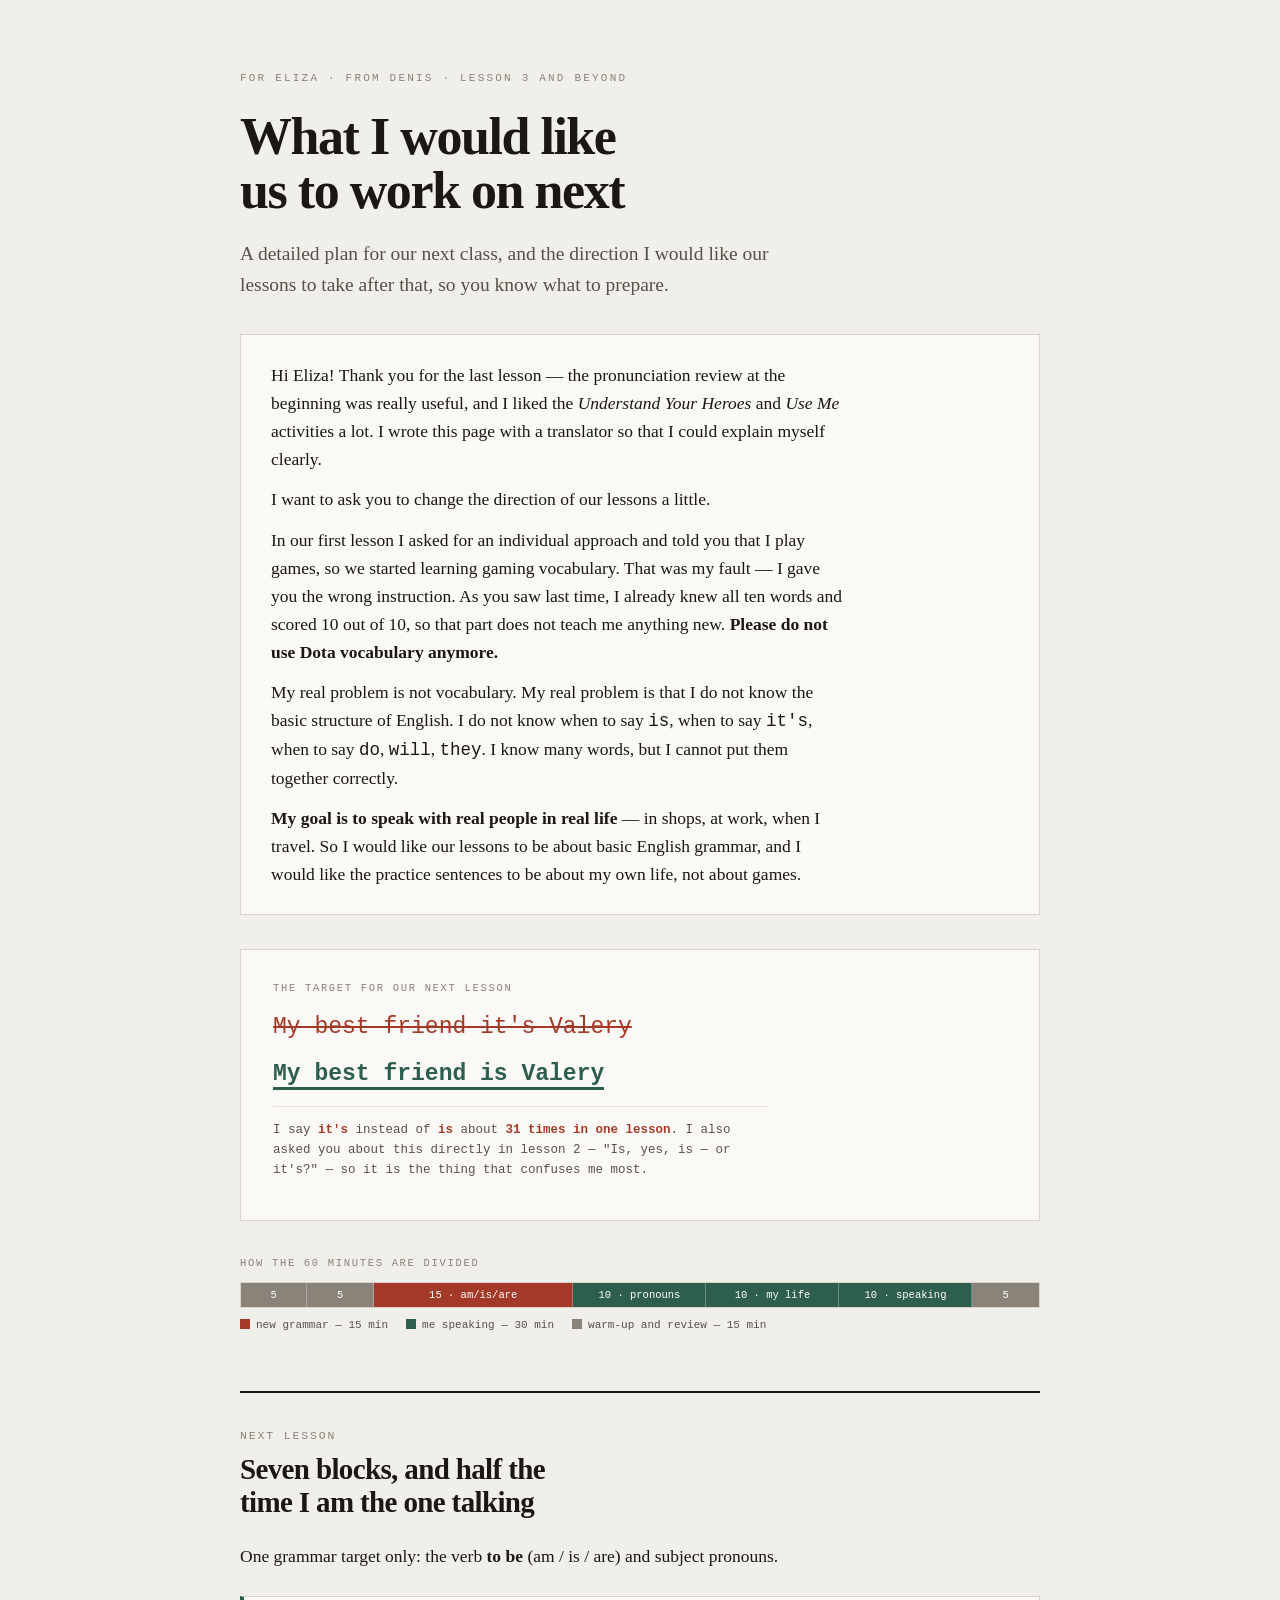
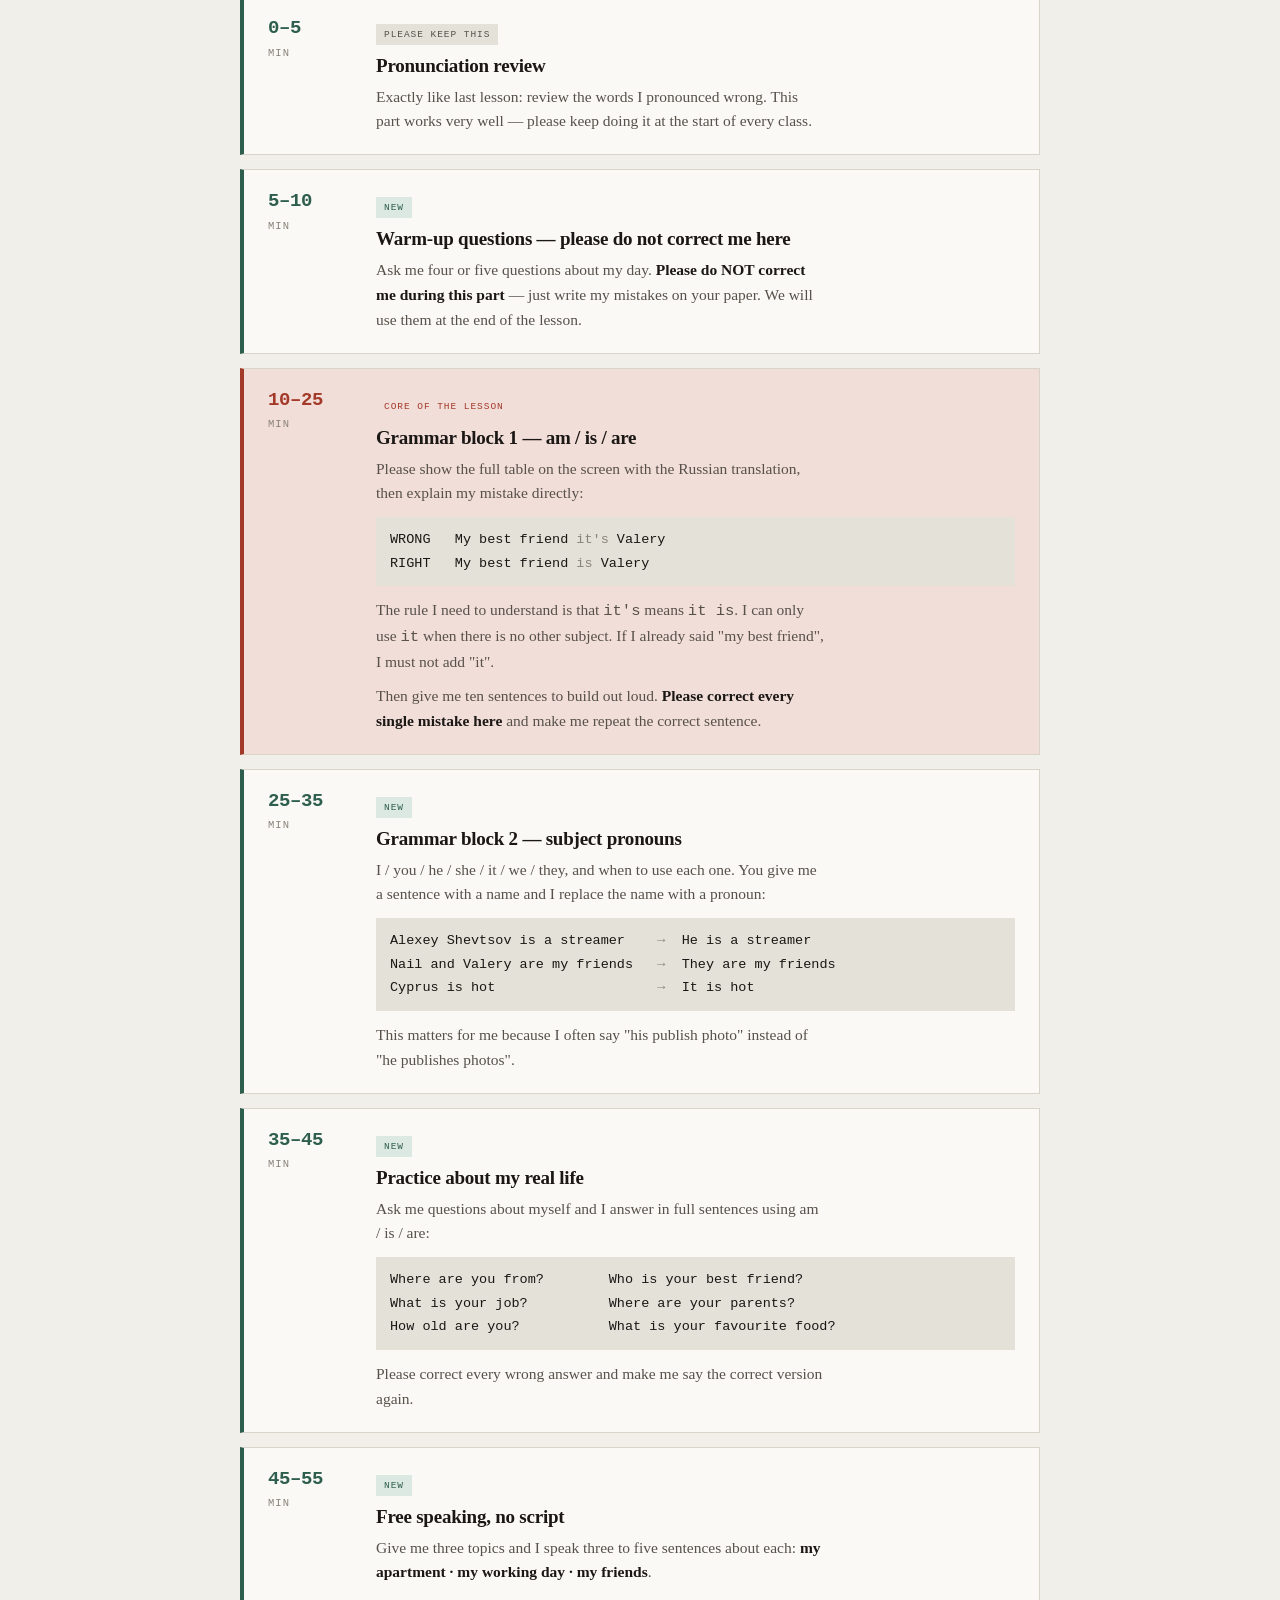
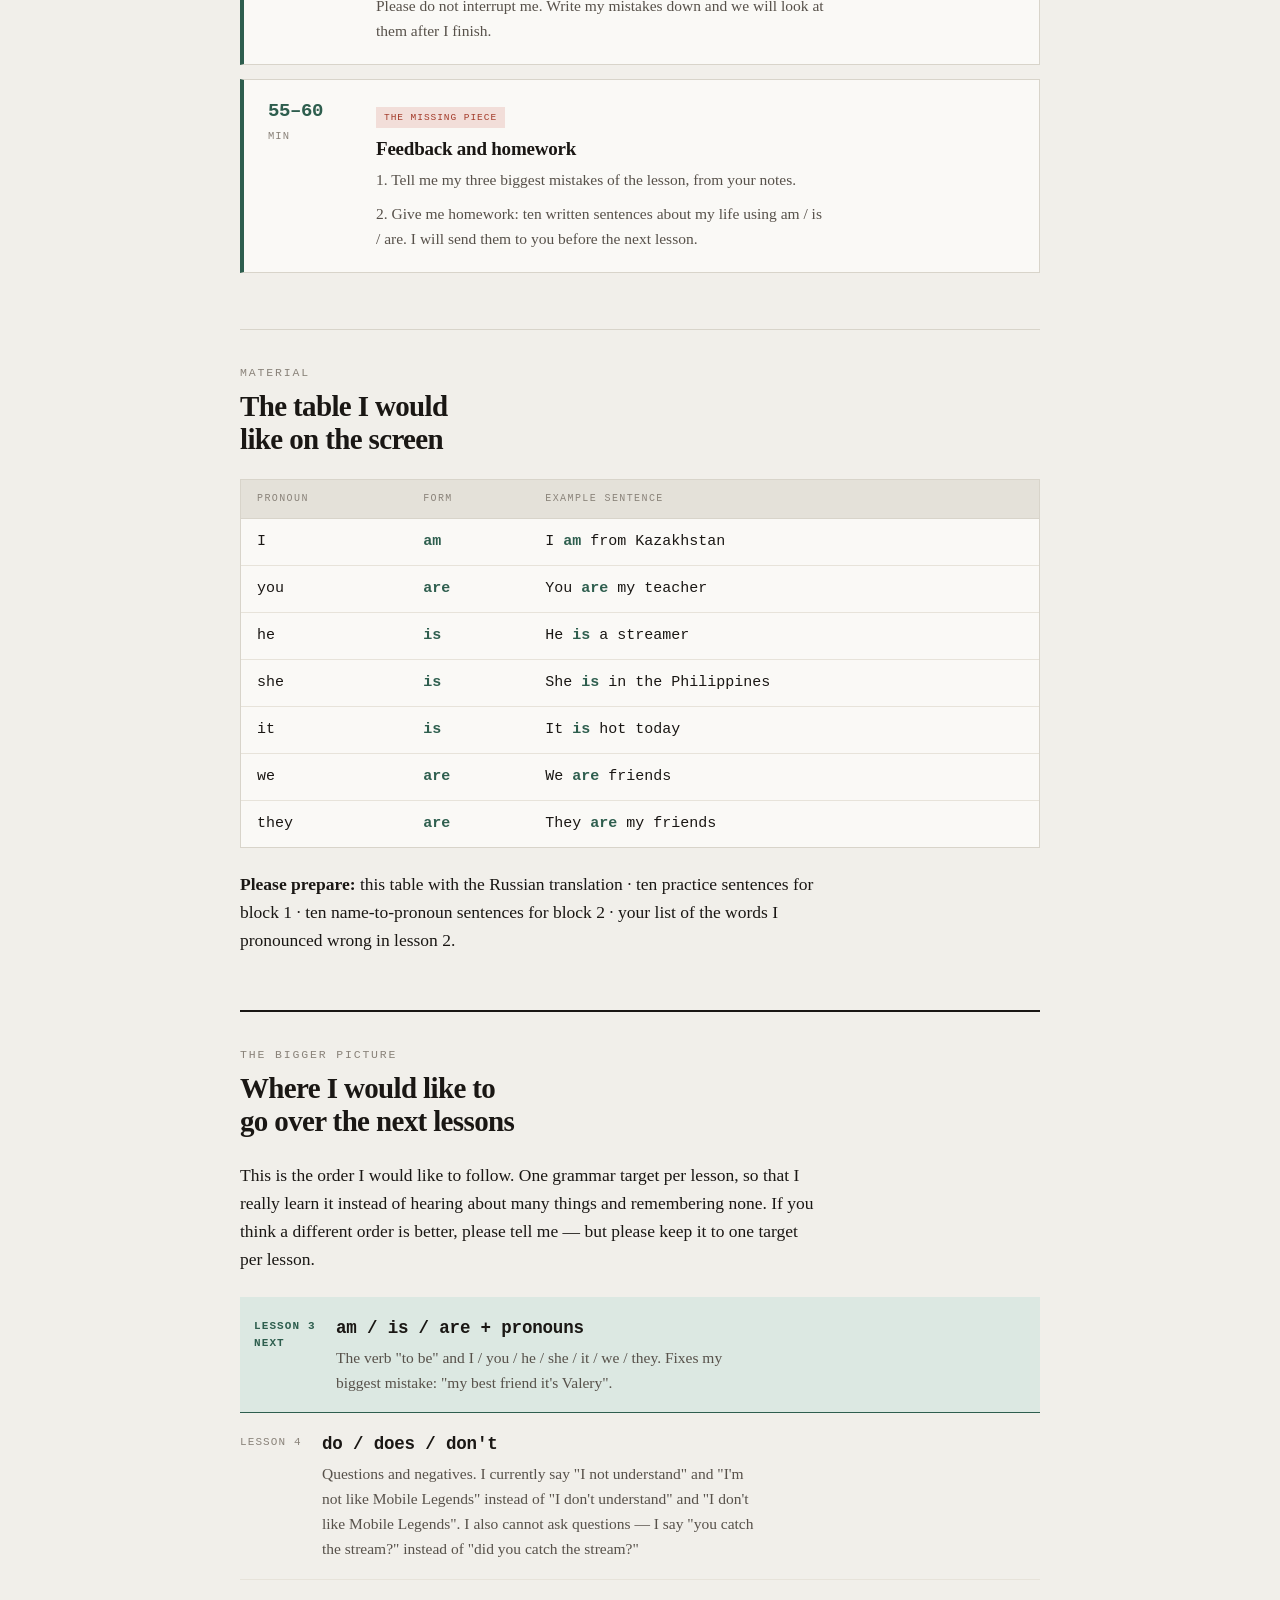
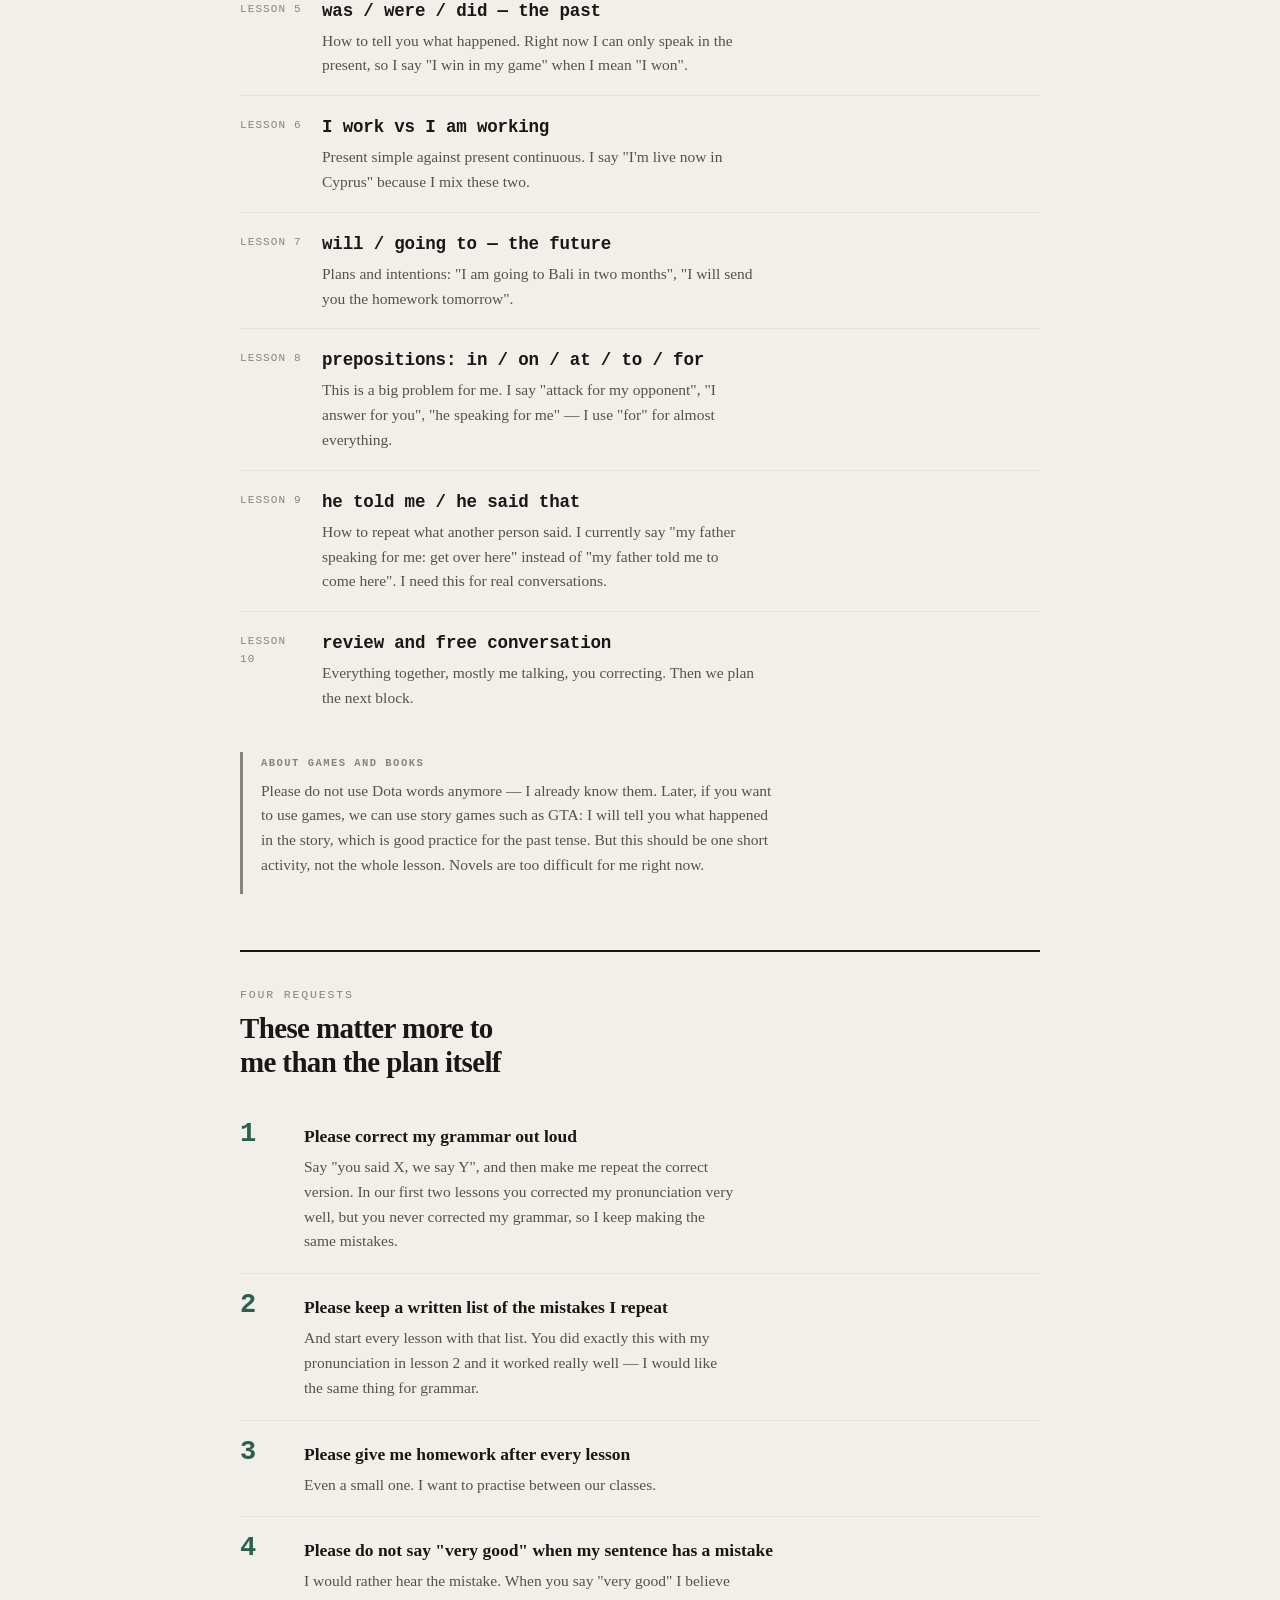
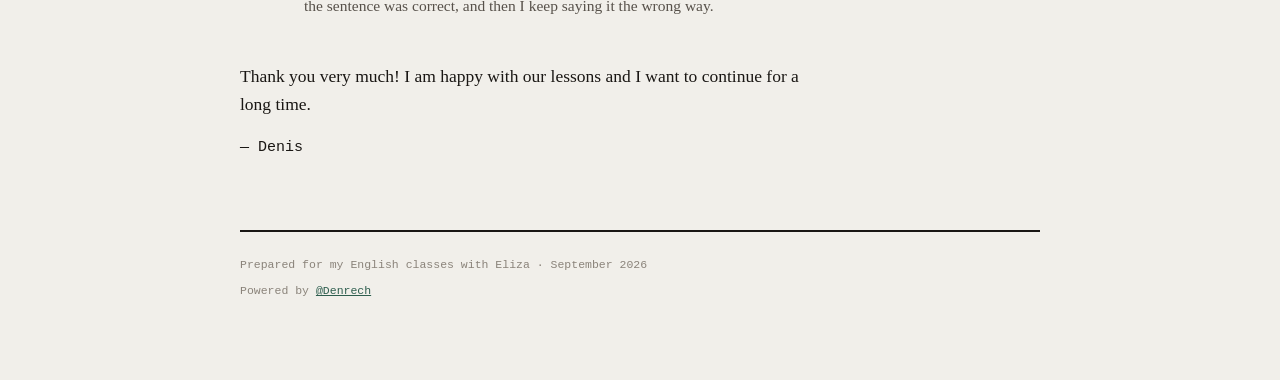
==== index.html @ 0acdbb81 "English lesson plan for Eliza Co-Authored-By: Claude Opus 5 <noreply@anthropic.com>" ====
<!doctype html>
<html lang="en">
<head>
<meta charset="utf-8">
<meta name="viewport" content="width=device-width,initial-scale=1">
<title>English Lessons — Plan for Denis</title>
<meta name="description" content="Lesson plan and learning roadmap from Denis for his English classes.">
<style>
:root{
  --paper:#F1EFEA; --card:#FAF9F6; --sunk:#E4E1D9;
  --ink:#1A1714; --ink-soft:#57514A; --ink-faint:#8A837A;
  --rule:#D8D4CA; --rule-soft:#E7E3DA;
  --go:#2E5E4E; --go-wash:#DCE8E2;
  --no:#A33A29; --no-wash:#F2DED9;
  --serif:Charter,"Bitstream Charter","Iowan Old Style","Palatino Linotype",Palatino,Georgia,serif;
  --mono:ui-monospace,"SF Mono",SFMono-Regular,Menlo,Consolas,monospace;
}
@media (prefers-color-scheme:dark){:root:not([data-theme="light"]){
  --paper:#15130F; --card:#1E1B16; --sunk:#262219;
  --ink:#EFEBE2; --ink-soft:#ACA398; --ink-faint:#847C71;
  --rule:#332E25; --rule-soft:#282419;
  --go:#7EBBA1; --go-wash:#1B2A24; --no:#DE8676; --no-wash:#2E1C18;
}}
*{box-sizing:border-box}
html{-webkit-text-size-adjust:100%}
body{background:var(--paper);color:var(--ink);font-family:var(--serif);font-size:17.5px;line-height:1.6;margin:0;padding:0 20px 90px;-webkit-font-smoothing:antialiased}
.wrap{max-width:800px;margin:0 auto}
p{margin:0 0 .85em;max-width:66ch}
ul{margin:0 0 1em;padding-left:1.25em;max-width:64ch}
li{margin-bottom:.45em}
a{color:var(--go)}
.mono{font-family:var(--mono)}
header{padding:70px 0 0}
.kicker{font-family:var(--mono);font-size:11px;letter-spacing:.2em;text-transform:uppercase;color:var(--ink-faint);margin:0 0 22px}
h1{font-size:clamp(32px,6vw,52px);line-height:1.04;letter-spacing:-.028em;font-weight:700;margin:0 0 20px;text-wrap:balance;max-width:17ch}
.lede{font-size:19.5px;color:var(--ink-soft);max-width:58ch;margin:0 0 34px}
.hello{background:var(--card);border:1px solid var(--rule);padding:26px 30px;margin:0 0 34px}
.hello p{margin-bottom:.7em}
.hello p:last-child{margin-bottom:0}
.fix{background:var(--card);border:1px solid var(--rule);padding:30px 32px;margin:0 0 12px;display:flex;flex-direction:column;gap:14px}
.fix .cap{font-family:var(--mono);font-size:10.5px;letter-spacing:.16em;text-transform:uppercase;color:var(--ink-faint)}
.fix .line{font-family:var(--mono);font-size:clamp(15px,3.2vw,23px);line-height:1.45}
.fix .bad{color:var(--no);text-decoration:line-through;text-decoration-thickness:2px}
.fix .good{color:var(--go);font-weight:600;border-bottom:3px solid var(--go)}
.fix .cnt{font-family:var(--mono);font-size:12.5px;color:var(--ink-soft);border-top:1px solid var(--rule-soft);padding-top:13px}
.fix .cnt b{color:var(--no);font-weight:600}
.budget{margin:34px 0 8px}
.budget .cap{font-family:var(--mono);font-size:10.5px;letter-spacing:.16em;text-transform:uppercase;color:var(--ink-faint);margin-bottom:10px}
.bar{display:flex;height:26px;border:1px solid var(--rule);overflow:hidden}
.bar span{display:flex;align-items:center;justify-content:center;font-family:var(--mono);font-size:10.5px;color:#fff;white-space:nowrap;overflow:hidden;border-right:1px solid rgba(255,255,255,.28)}
.bar span:last-child{border-right:none}
.barkey{display:flex;flex-wrap:wrap;gap:6px 18px;font-family:var(--mono);font-size:11px;color:var(--ink-soft);margin-top:9px}
.barkey i{display:inline-block;width:10px;height:10px;margin-right:6px;vertical-align:-1px;font-style:normal}
section{margin-top:56px;padding-top:34px;border-top:2px solid var(--ink);page-break-inside:auto}
section.soft{border-top:1px solid var(--rule)}
h2{font-family:var(--mono);font-size:11.5px;letter-spacing:.16em;text-transform:uppercase;color:var(--ink-faint);font-weight:400;margin:0 0 8px}
h3{font-size:29px;line-height:1.15;letter-spacing:-.022em;font-weight:700;margin:0 0 22px;text-wrap:balance;max-width:24ch}
.sched{display:flex;flex-direction:column;gap:14px;margin:26px 0 10px}
.blk{background:var(--card);border:1px solid var(--rule);border-left:4px solid var(--go);padding:20px 24px;display:grid;grid-template-columns:88px 1fr;gap:20px;page-break-inside:avoid}
.blk.hero{border-left-color:var(--no);background:var(--no-wash)}
.blk .t{font-family:var(--mono);font-variant-numeric:tabular-nums}
.blk .t b{display:block;font-size:19px;font-weight:600;letter-spacing:-.02em;color:var(--go);line-height:1.2}
.blk.hero .t b{color:var(--no)}
.blk .t i{display:block;font-style:normal;font-size:10.5px;letter-spacing:.1em;text-transform:uppercase;color:var(--ink-faint);margin-top:5px}
.blk h4{font-size:19px;font-weight:700;margin:0 0 7px;letter-spacing:-.012em;line-height:1.25}
.blk p{font-size:15.5px;margin:0 0 .6em;max-width:58ch;color:var(--ink-soft)}
.blk p:last-child{margin-bottom:0}
.blk p strong{color:var(--ink)}
.blk .flag{display:inline-block;font-family:var(--mono);font-size:9.5px;letter-spacing:.1em;text-transform:uppercase;padding:3px 8px;margin-bottom:9px;background:var(--go-wash);color:var(--go)}
.blk .flag.keep{background:var(--sunk);color:var(--ink-soft)}
.blk .flag.stop{background:var(--no-wash);color:var(--no)}
.ex{font-family:var(--mono);font-size:13.5px;background:var(--sunk);padding:11px 14px;margin:11px 0 0;line-height:1.75;overflow-x:auto;color:var(--ink);white-space:pre}
.ex .ar{color:var(--ink-faint)}
.tw{overflow-x:auto;border:1px solid var(--rule);margin:22px 0}
table{border-collapse:collapse;width:100%;min-width:380px;background:var(--card)}
th{font-family:var(--mono);font-size:10px;letter-spacing:.14em;text-transform:uppercase;color:var(--ink-faint);font-weight:400;text-align:left;padding:11px 16px;background:var(--sunk);border-bottom:1px solid var(--rule)}
td{padding:11px 16px;border-bottom:1px solid var(--rule-soft);font-family:var(--mono);font-size:15px}
tr:last-child td{border-bottom:none}
td b{color:var(--go);font-weight:600}
.asks{counter-reset:a;display:flex;flex-direction:column;margin:24px 0}
.ask{display:grid;grid-template-columns:46px 1fr;gap:18px;padding:19px 0;border-bottom:1px solid var(--rule-soft);align-items:start;page-break-inside:avoid}
.ask:last-child{border-bottom:none}
.ask::before{counter-increment:a;content:counter(a);font-family:var(--mono);font-size:27px;font-weight:600;color:var(--go);line-height:.95;letter-spacing:-.03em}
.ask b{display:block;font-size:17.5px;margin-bottom:5px}
.ask span{font-size:15.5px;color:var(--ink-soft);max-width:56ch;display:block}
.road{display:flex;flex-direction:column;margin:24px 0}
.rd{display:grid;grid-template-columns:64px 1fr;gap:18px;padding:17px 0;border-bottom:1px solid var(--rule-soft);align-items:start;page-break-inside:avoid}
.rd:last-child{border-bottom:none}
.rd.now{background:var(--go-wash);padding-left:14px;padding-right:14px;border-bottom-color:var(--go)}
.rd .n{font-family:var(--mono);font-size:11px;letter-spacing:.1em;text-transform:uppercase;color:var(--ink-faint);padding-top:4px}
.rd.now .n{color:var(--go);font-weight:600}
.rd b{display:block;font-size:17.5px;margin-bottom:4px;font-family:var(--mono);letter-spacing:-.01em}
.rd span{font-size:15.5px;color:var(--ink-soft);display:block;max-width:56ch}
.note{border-left:3px solid var(--ink-faint);padding:3px 0 3px 18px;margin:24px 0;max-width:62ch}
.note b{display:block;font-family:var(--mono);font-size:10.5px;letter-spacing:.14em;text-transform:uppercase;color:var(--ink-faint);margin-bottom:7px}
.note p{font-size:15.5px;color:var(--ink-soft)}
footer{margin-top:70px;padding-top:24px;border-top:2px solid var(--ink);font-family:var(--mono);font-size:11.5px;color:var(--ink-faint);display:flex;flex-direction:column;gap:8px}
footer a{color:var(--go)}
@media (max-width:620px){
 body{font-size:16.5px;padding:0 16px 60px}
 .blk{grid-template-columns:1fr;gap:12px}
 .blk .t{display:flex;align-items:baseline;gap:10px}.blk .t i{margin-top:0}
 .ask,.rd{grid-template-columns:34px 1fr;gap:12px}
 .ask::before{font-size:21px}
 .rd .n{font-size:10px}
 .bar span{font-size:0}
}
@media print{
 body{background:#fff;font-size:11pt;padding:0}
 section{page-break-before:auto}
 .wrap{max-width:none}
}
</style>
</head>
<body>
<div class="wrap">

<header>
  <p class="kicker">For Eliza · from Denis · lesson 3 and beyond</p>
  <h1>What I would like us to work on next</h1>
  <p class="lede">A detailed plan for our next class, and the direction I would like our lessons to take after that, so you know what to prepare.</p>

  <div class="hello">
    <p>Hi Eliza! Thank you for the last lesson — the pronunciation review at the beginning was really useful, and I liked the <em>Understand Your Heroes</em> and <em>Use Me</em> activities a lot. I wrote this page with a translator so that I could explain myself clearly.</p>
    <p>I want to ask you to change the direction of our lessons a little.</p>
    <p>In our first lesson I asked for an individual approach and told you that I play games, so we started learning gaming vocabulary. That was my fault — I gave you the wrong instruction. As you saw last time, I already knew all ten words and scored 10 out of 10, so that part does not teach me anything new. <strong>Please do not use Dota vocabulary anymore.</strong></p>
    <p>My real problem is not vocabulary. My real problem is that I do not know the basic structure of English. I do not know when to say <span class="mono">is</span>, when to say <span class="mono">it's</span>, when to say <span class="mono">do</span>, <span class="mono">will</span>, <span class="mono">they</span>. I know many words, but I cannot put them together correctly.</p>
    <p><strong>My goal is to speak with real people in real life</strong> — in shops, at work, when I travel. So I would like our lessons to be about basic English grammar, and I would like the practice sentences to be about my own life, not about games.</p>
  </div>

  <div class="fix">
    <span class="cap">The target for our next lesson</span>
    <div class="line"><span class="bad">My best friend it's Valery</span></div>
    <div class="line"><span class="good">My best friend is Valery</span></div>
    <p class="cnt">I say <b>it's</b> instead of <b>is</b> about <b>31 times in one lesson</b>. I also asked you about this directly in lesson 2 — <span class="mono">"Is, yes, is — or it's?"</span> — so it is the thing that confuses me most.</p>
  </div>

  <div class="budget">
    <p class="cap">How the 60 minutes are divided</p>
    <div class="bar">
      <span style="width:8.33%;background:#8A837A">5</span>
      <span style="width:8.33%;background:#8A837A">5</span>
      <span style="width:25%;background:#A33A29">15 · am/is/are</span>
      <span style="width:16.67%;background:#2E5E4E">10 · pronouns</span>
      <span style="width:16.67%;background:#2E5E4E">10 · my life</span>
      <span style="width:16.67%;background:#2E5E4E">10 · speaking</span>
      <span style="width:8.33%;background:#8A837A">5</span>
    </div>
    <div class="barkey">
      <span><i style="background:#A33A29"></i>new grammar — 15 min</span>
      <span><i style="background:#2E5E4E"></i>me speaking — 30 min</span>
      <span><i style="background:#8A837A"></i>warm-up and review — 15 min</span>
    </div>
  </div>
</header>

<section>
<h2>Next lesson</h2>
<h3>Seven blocks, and half the time I am the one talking</h3>
<p>One grammar target only: the verb <strong>to be</strong> (am / is / are) and subject pronouns.</p>

<div class="sched">

<div class="blk">
  <span class="t"><b>0–5</b><i>min</i></span>
  <div>
    <span class="flag keep">please keep this</span>
    <h4>Pronunciation review</h4>
    <p>Exactly like last lesson: review the words I pronounced wrong. This part works very well — please keep doing it at the start of every class.</p>
  </div>
</div>

<div class="blk">
  <span class="t"><b>5–10</b><i>min</i></span>
  <div>
    <span class="flag">new</span>
    <h4>Warm-up questions — please do not correct me here</h4>
    <p>Ask me four or five questions about my day. <strong>Please do NOT correct me during this part</strong> — just write my mistakes on your paper. We will use them at the end of the lesson.</p>
  </div>
</div>

<div class="blk hero">
  <span class="t"><b>10–25</b><i>min</i></span>
  <div>
    <span class="flag stop">core of the lesson</span>
    <h4>Grammar block 1 — am / is / are</h4>
    <p>Please show the full table on the screen with the Russian translation, then explain my mistake directly:</p>
    <div class="ex">WRONG   My best friend <span class="ar">it's</span> Valery
RIGHT   My best friend <span class="ar">is</span> Valery</div>
    <p style="margin-top:12px">The rule I need to understand is that <span class="mono">it's</span> means <span class="mono">it is</span>. I can only use <span class="mono">it</span> when there is no other subject. If I already said "my best friend", I must not add "it".</p>
    <p>Then give me ten sentences to build out loud. <strong>Please correct every single mistake here</strong> and make me repeat the correct sentence.</p>
  </div>
</div>

<div class="blk">
  <span class="t"><b>25–35</b><i>min</i></span>
  <div>
    <span class="flag">new</span>
    <h4>Grammar block 2 — subject pronouns</h4>
    <p>I / you / he / she / it / we / they, and when to use each one. You give me a sentence with a name and I replace the name with a pronoun:</p>
    <div class="ex">Alexey Shevtsov is a streamer    <span class="ar">→</span>  He is a streamer
Nail and Valery are my friends   <span class="ar">→</span>  They are my friends
Cyprus is hot                    <span class="ar">→</span>  It is hot</div>
    <p style="margin-top:12px">This matters for me because I often say "his publish photo" instead of "he publishes photos".</p>
  </div>
</div>

<div class="blk">
  <span class="t"><b>35–45</b><i>min</i></span>
  <div>
    <span class="flag">new</span>
    <h4>Practice about my real life</h4>
    <p>Ask me questions about myself and I answer in full sentences using am / is / are:</p>
    <div class="ex">Where are you from?        Who is your best friend?
What is your job?          Where are your parents?
How old are you?           What is your favourite food?</div>
    <p style="margin-top:12px">Please correct every wrong answer and make me say the correct version again.</p>
  </div>
</div>

<div class="blk">
  <span class="t"><b>45–55</b><i>min</i></span>
  <div>
    <span class="flag">new</span>
    <h4>Free speaking, no script</h4>
    <p>Give me three topics and I speak three to five sentences about each: <strong>my apartment · my working day · my friends</strong>.</p>
    <p>Please do not interrupt me. Write my mistakes down and we will look at them after I finish.</p>
  </div>
</div>

<div class="blk">
  <span class="t"><b>55–60</b><i>min</i></span>
  <div>
    <span class="flag stop">the missing piece</span>
    <h4>Feedback and homework</h4>
    <p>1. Tell me my three biggest mistakes of the lesson, from your notes.</p>
    <p>2. Give me homework: ten written sentences about my life using am / is / are. I will send them to you before the next lesson.</p>
  </div>
</div>

</div>
</section>

<section class="soft">
<h2>Material</h2>
<h3>The table I would like on the screen</h3>
<div class="tw"><table>
<tr><th>Pronoun</th><th>Form</th><th>Example sentence</th></tr>
<tr><td>I</td><td><b>am</b></td><td>I <b>am</b> from Kazakhstan</td></tr>
<tr><td>you</td><td><b>are</b></td><td>You <b>are</b> my teacher</td></tr>
<tr><td>he</td><td><b>is</b></td><td>He <b>is</b> a streamer</td></tr>
<tr><td>she</td><td><b>is</b></td><td>She <b>is</b> in the Philippines</td></tr>
<tr><td>it</td><td><b>is</b></td><td>It <b>is</b> hot today</td></tr>
<tr><td>we</td><td><b>are</b></td><td>We <b>are</b> friends</td></tr>
<tr><td>they</td><td><b>are</b></td><td>They <b>are</b> my friends</td></tr>
</table></div>
<p><strong>Please prepare:</strong> this table with the Russian translation · ten practice sentences for block 1 · ten name-to-pronoun sentences for block 2 · your list of the words I pronounced wrong in lesson 2.</p>
</section>

<section>
<h2>The bigger picture</h2>
<h3>Where I would like to go over the next lessons</h3>
<p>This is the order I would like to follow. One grammar target per lesson, so that I really learn it instead of hearing about many things and remembering none. If you think a different order is better, please tell me — but please keep it to one target per lesson.</p>

<div class="road">
  <div class="rd now"><span class="n">Lesson 3<br>next</span><div><b>am / is / are + pronouns</b><span>The verb "to be" and I / you / he / she / it / we / they. Fixes my biggest mistake: "my best friend it's Valery".</span></div></div>
  <div class="rd"><span class="n">Lesson 4</span><div><b>do / does / don't</b><span>Questions and negatives. I currently say "I not understand" and "I'm not like Mobile Legends" instead of "I don't understand" and "I don't like Mobile Legends". I also cannot ask questions — I say "you catch the stream?" instead of "did you catch the stream?"</span></div></div>
  <div class="rd"><span class="n">Lesson 5</span><div><b>was / were / did — the past</b><span>How to tell you what happened. Right now I can only speak in the present, so I say "I win in my game" when I mean "I won".</span></div></div>
  <div class="rd"><span class="n">Lesson 6</span><div><b>I work vs I am working</b><span>Present simple against present continuous. I say "I'm live now in Cyprus" because I mix these two.</span></div></div>
  <div class="rd"><span class="n">Lesson 7</span><div><b>will / going to — the future</b><span>Plans and intentions: "I am going to Bali in two months", "I will send you the homework tomorrow".</span></div></div>
  <div class="rd"><span class="n">Lesson 8</span><div><b>prepositions: in / on / at / to / for</b><span>This is a big problem for me. I say "attack for my opponent", "I answer for you", "he speaking for me" — I use "for" for almost everything.</span></div></div>
  <div class="rd"><span class="n">Lesson 9</span><div><b>he told me / he said that</b><span>How to repeat what another person said. I currently say "my father speaking for me: get over here" instead of "my father told me to come here". I need this for real conversations.</span></div></div>
  <div class="rd"><span class="n">Lesson 10</span><div><b>review and free conversation</b><span>Everything together, mostly me talking, you correcting. Then we plan the next block.</span></div></div>
</div>

<div class="note">
<b>About games and books</b>
<p>Please do not use Dota words anymore — I already know them. Later, if you want to use games, we can use story games such as GTA: I will tell you what happened in the story, which is good practice for the past tense. But this should be one short activity, not the whole lesson. Novels are too difficult for me right now.</p>
</div>
</section>

<section>
<h2>Four requests</h2>
<h3>These matter more to me than the plan itself</h3>
<div class="asks">
  <div class="ask"><div><b>Please correct my grammar out loud</b><span>Say "you said X, we say Y", and then make me repeat the correct version. In our first two lessons you corrected my pronunciation very well, but you never corrected my grammar, so I keep making the same mistakes.</span></div></div>
  <div class="ask"><div><b>Please keep a written list of the mistakes I repeat</b><span>And start every lesson with that list. You did exactly this with my pronunciation in lesson 2 and it worked really well — I would like the same thing for grammar.</span></div></div>
  <div class="ask"><div><b>Please give me homework after every lesson</b><span>Even a small one. I want to practise between our classes.</span></div></div>
  <div class="ask"><div><b>Please do not say "very good" when my sentence has a mistake</b><span>I would rather hear the mistake. When you say "very good" I believe the sentence was correct, and then I keep saying it the wrong way.</span></div></div>
</div>
<p>Thank you very much! I am happy with our lessons and I want to continue for a long time.</p>
<p style="font-family:var(--mono);font-size:15px;margin-top:18px">— Denis</p>
</section>

<footer>
  <span>Prepared for my English classes with Eliza · September 2026</span>
  <span>Powered by <a href="https://t.me/Denrech" target="_blank" rel="noopener noreferrer">@Denrech</a></span>
</footer>

</div>
</body>
</html>
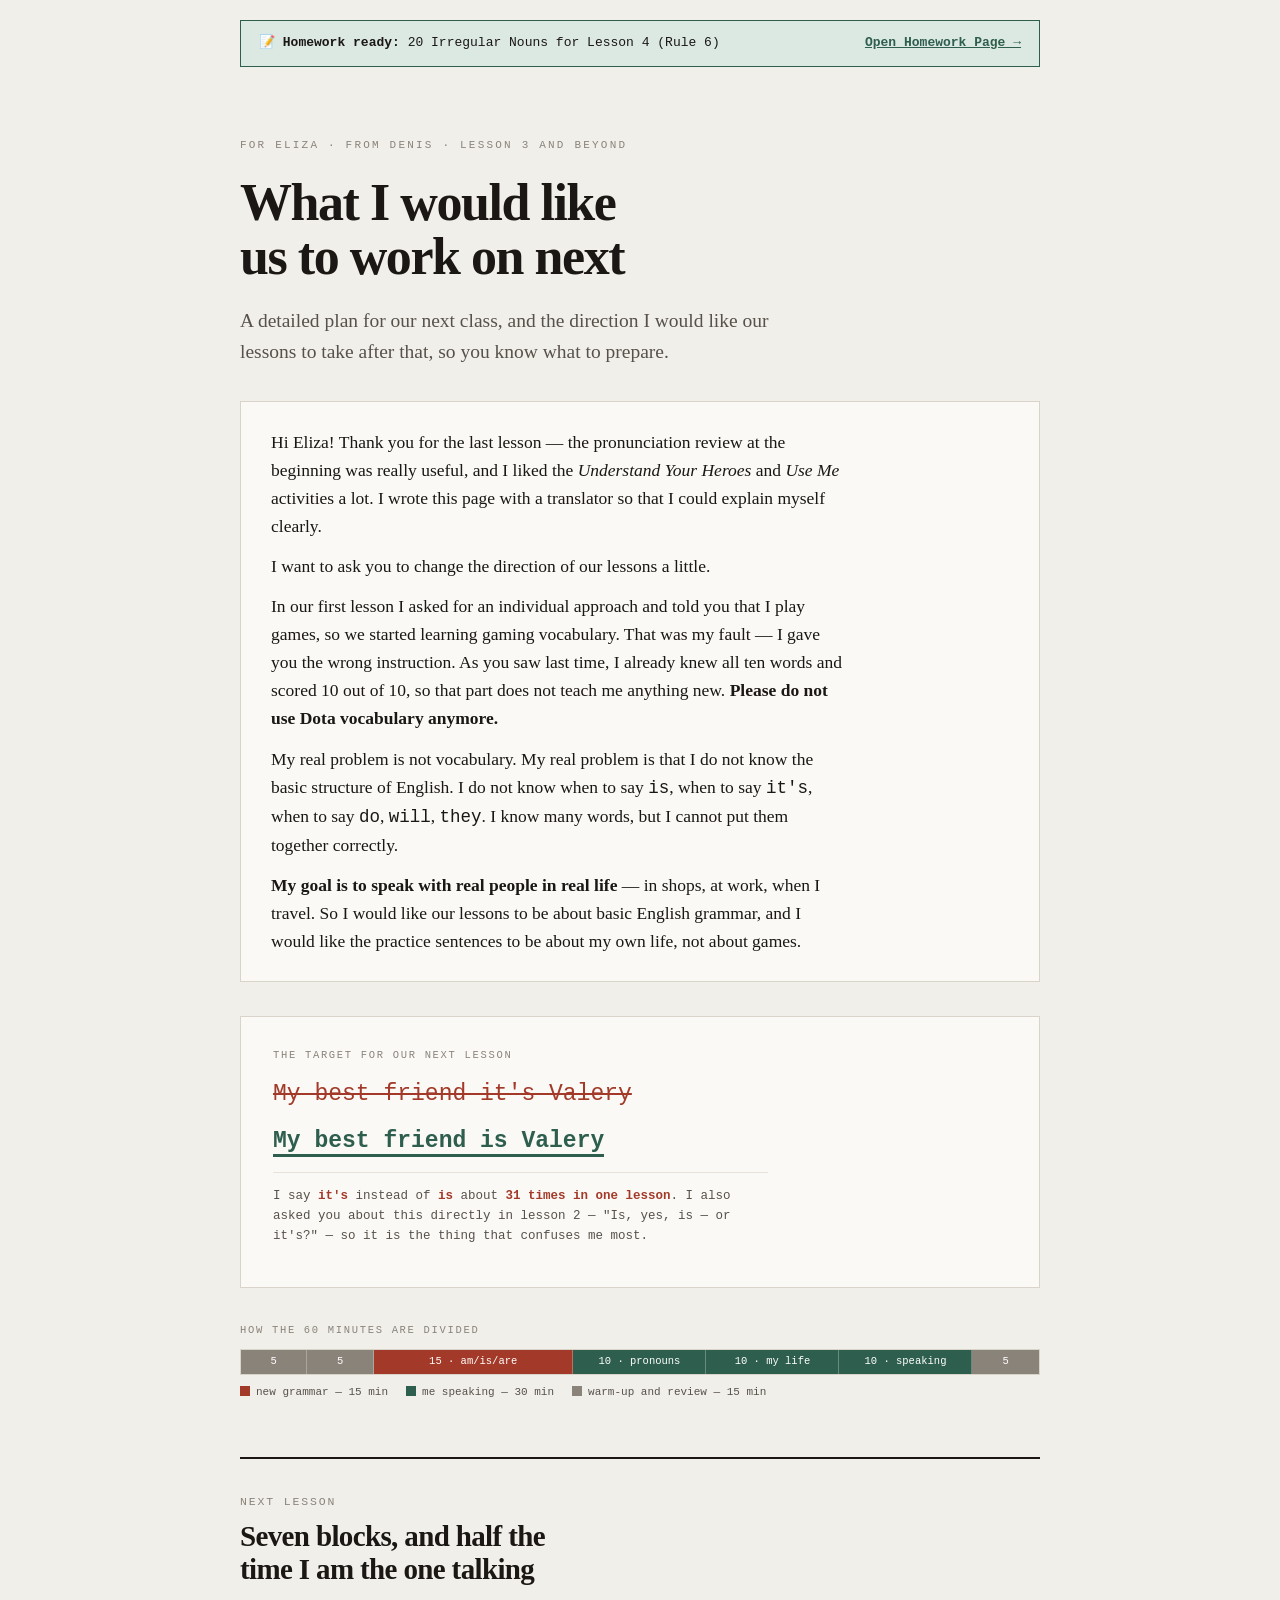
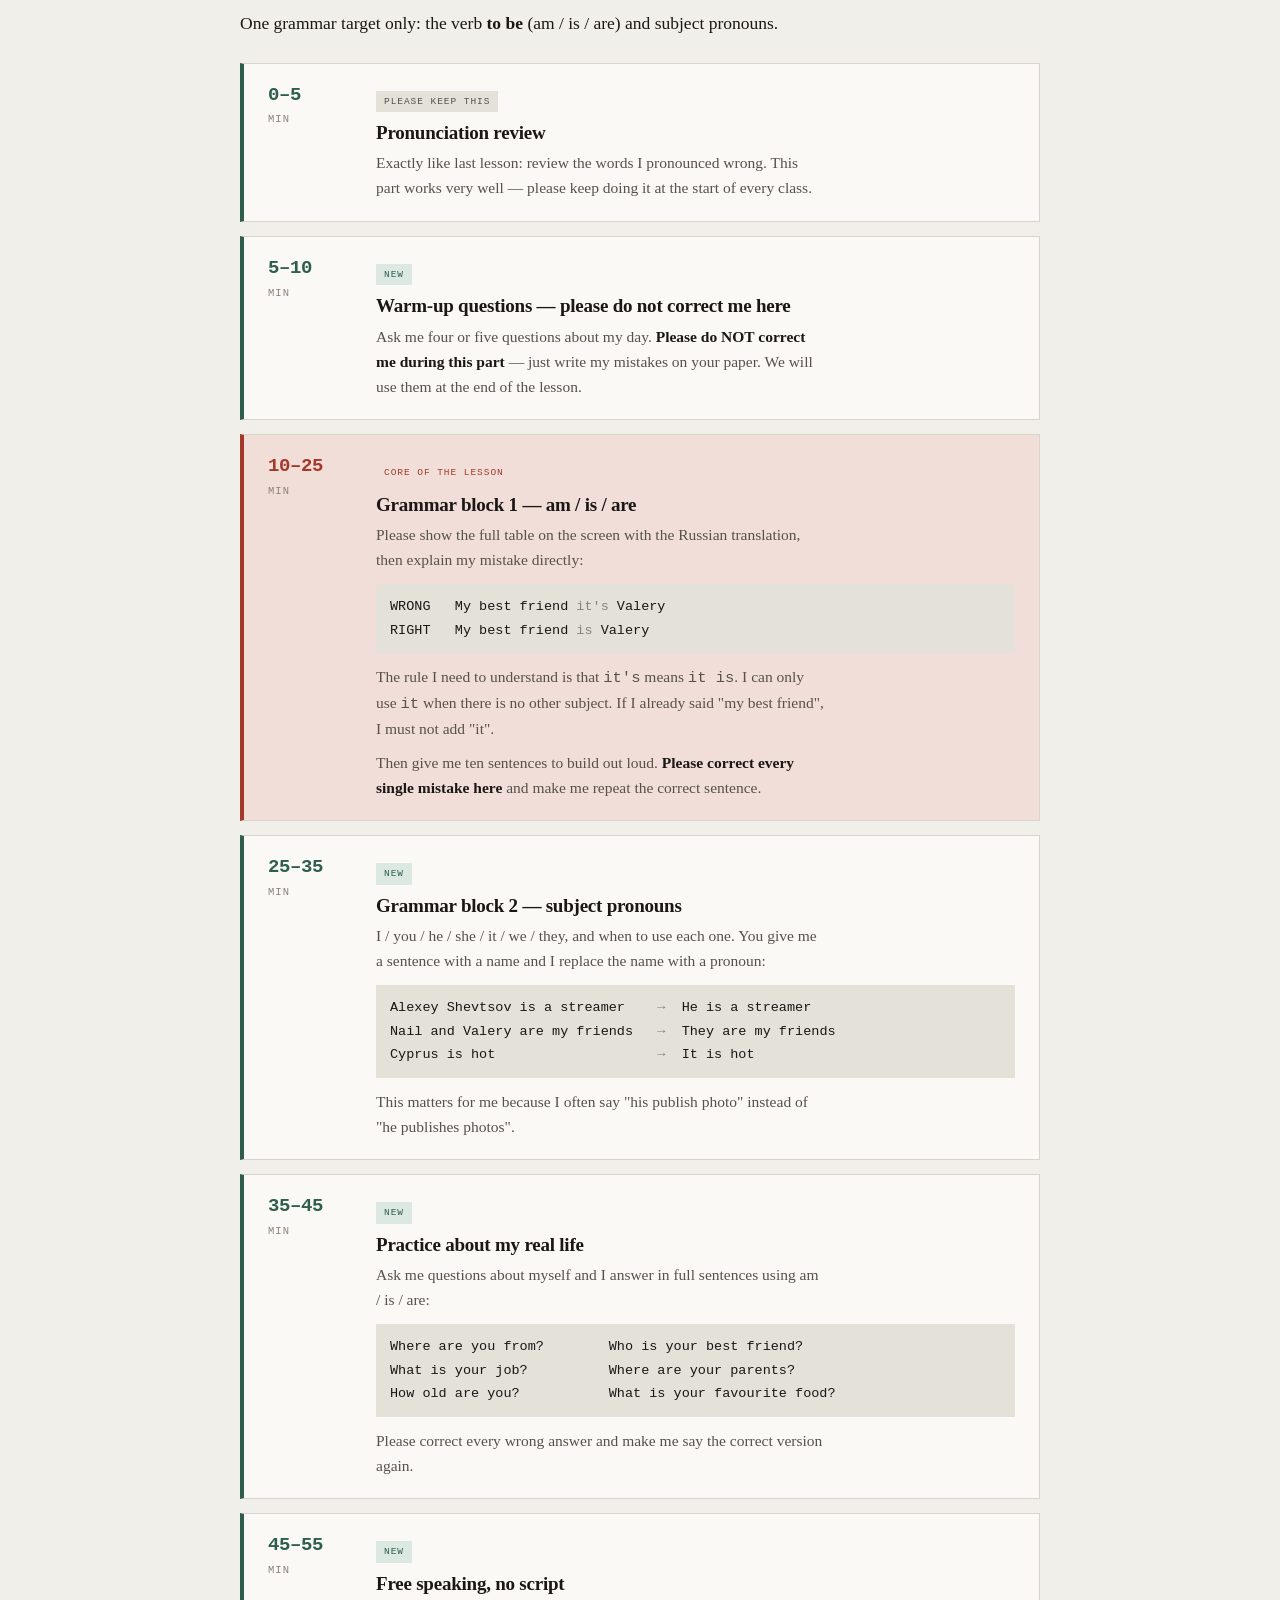
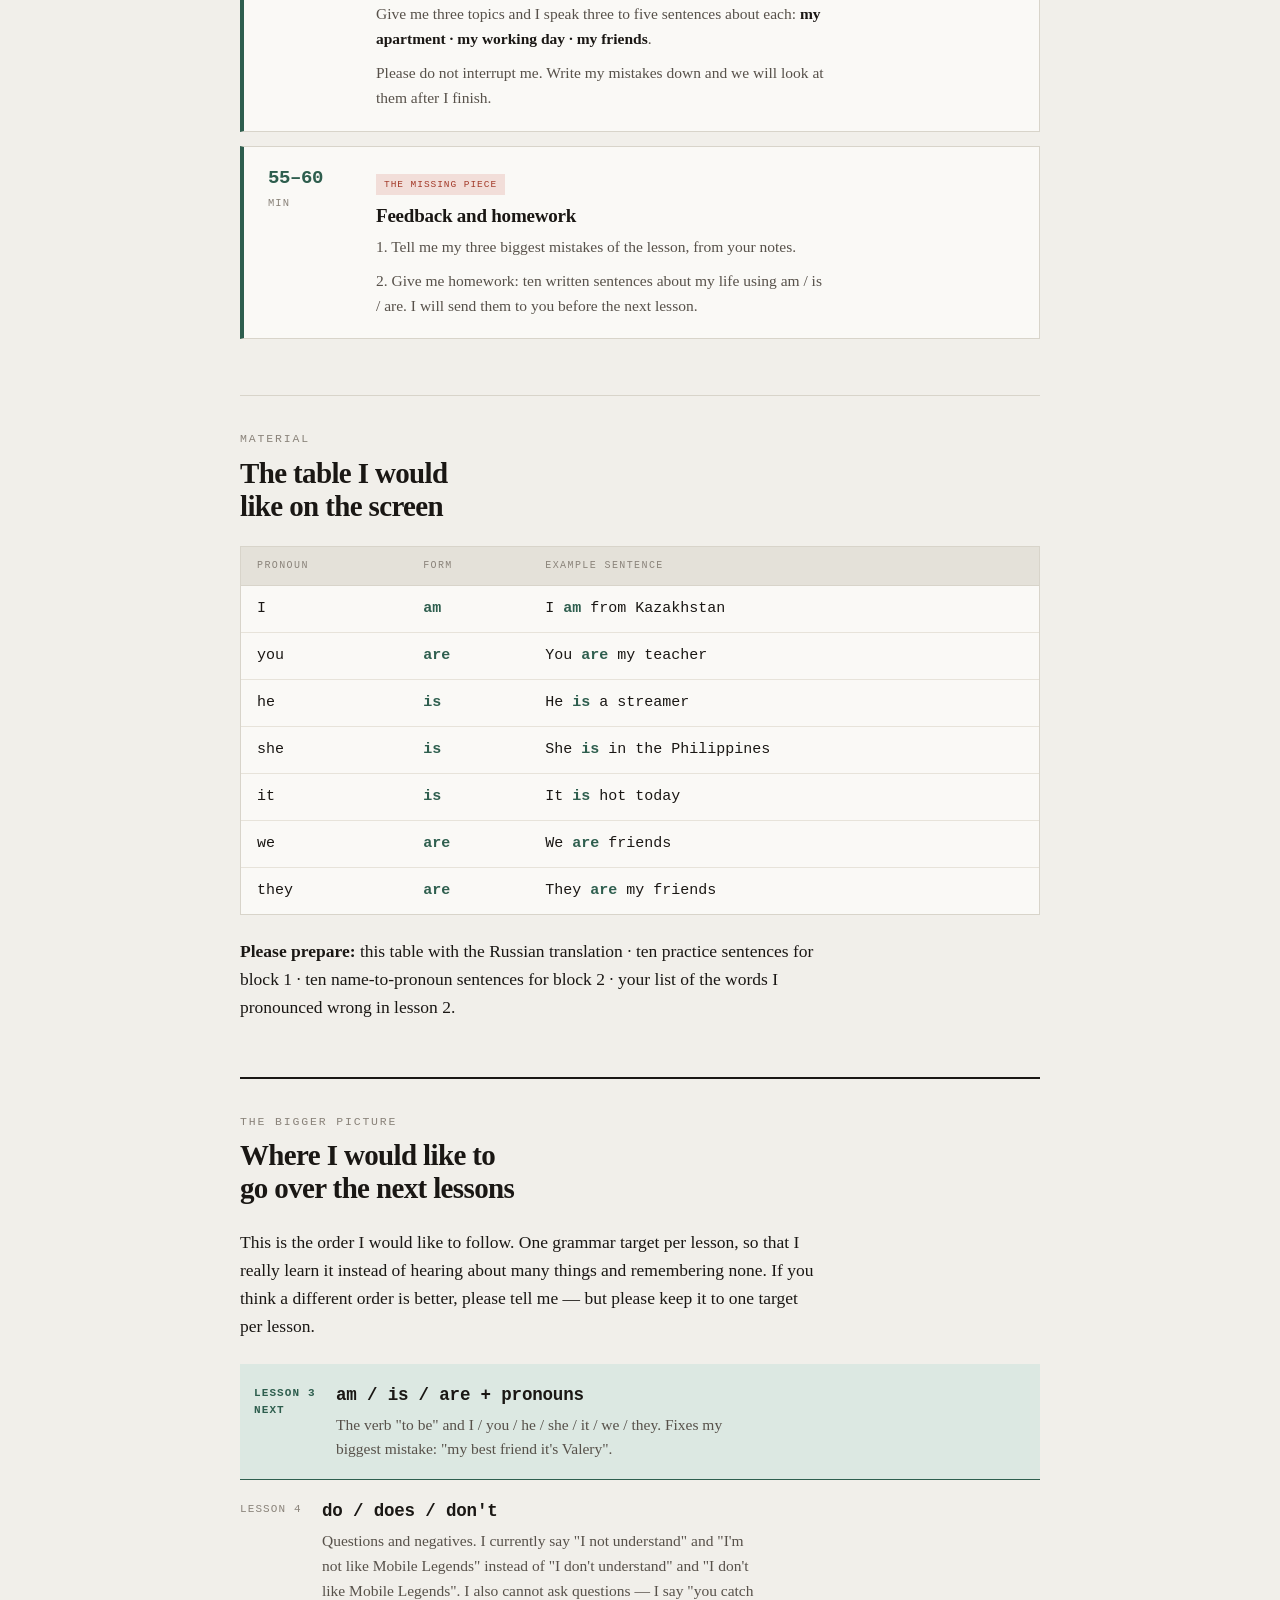
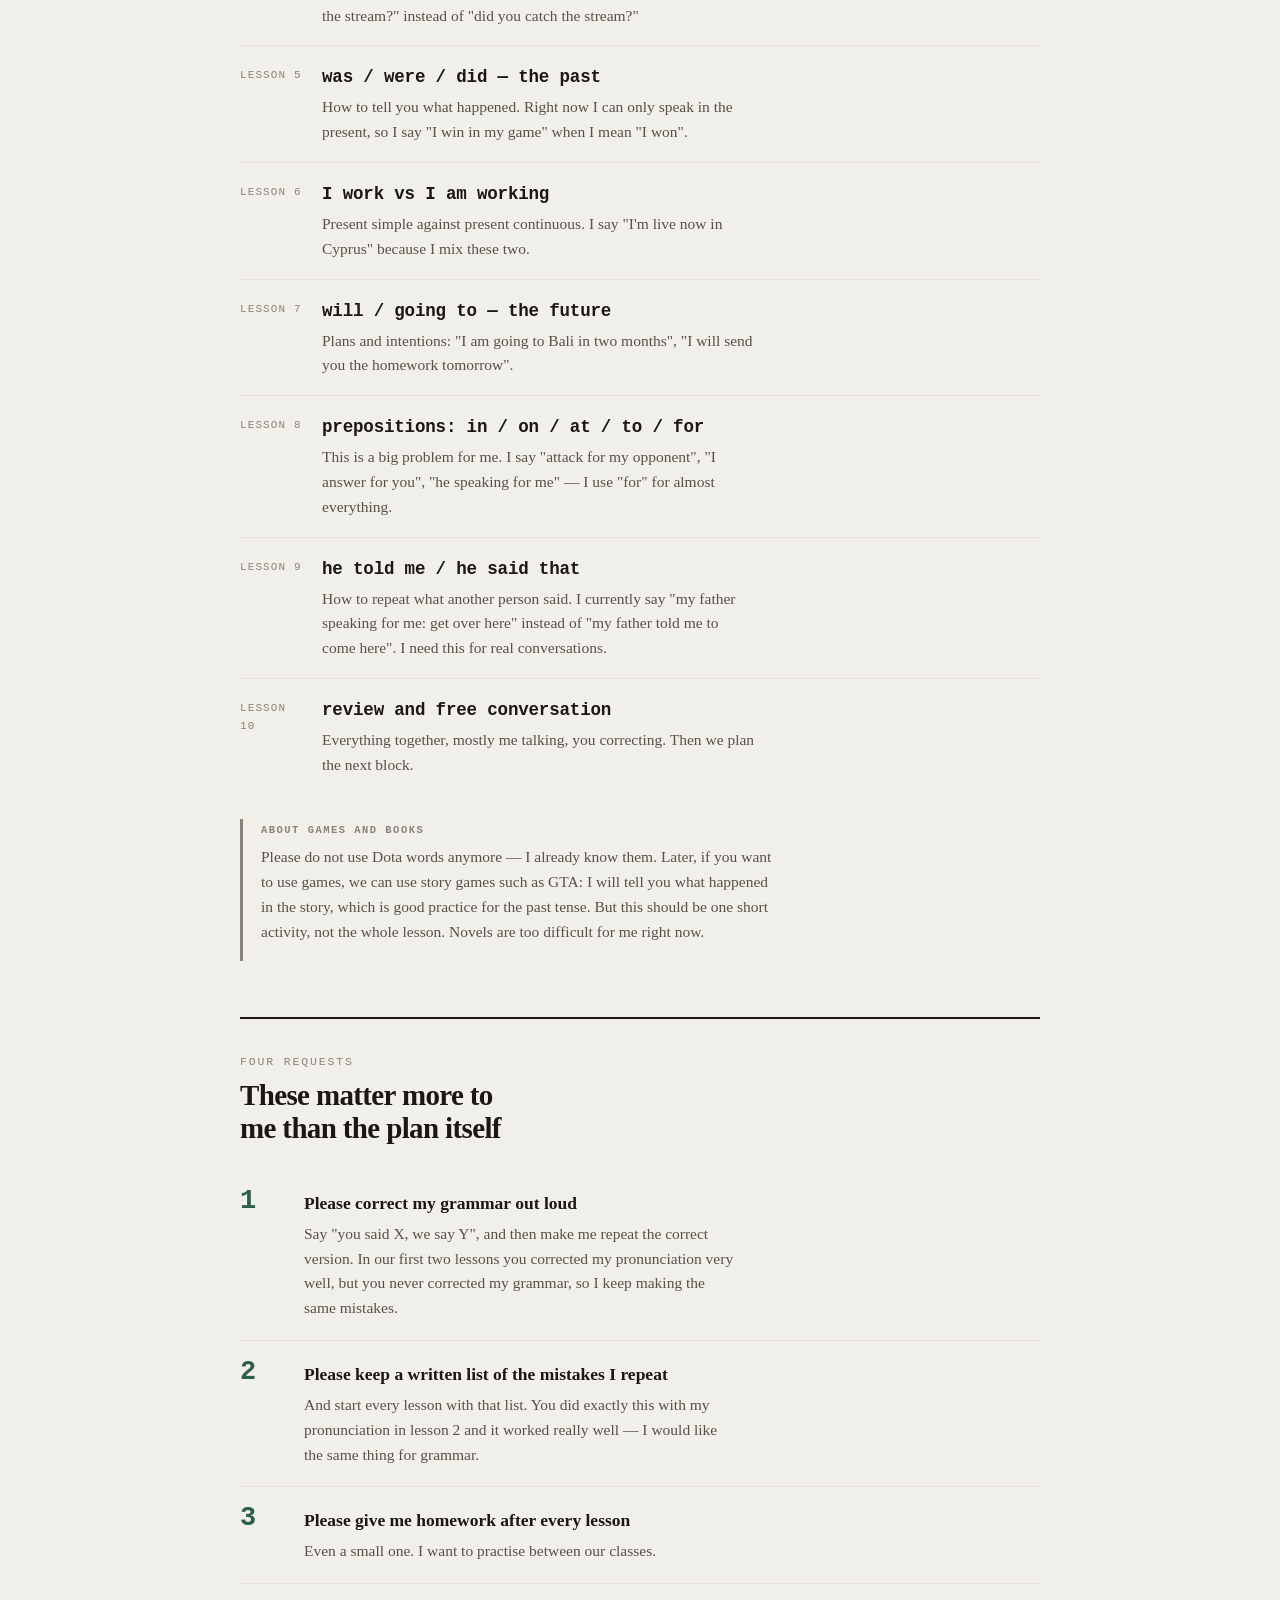
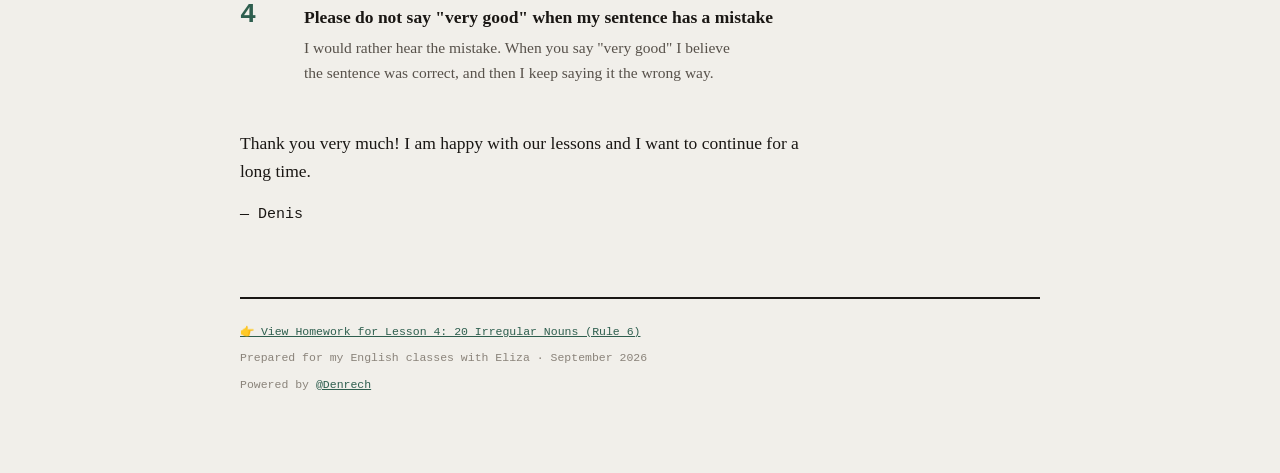
==== commit 041b78b8: "Add Rule 6 homework page with 20 irregular nouns and practice sentences" ====
--- a/index.html
+++ b/index.html
@@ -115,6 +115,11 @@
 <body>
 <div class="wrap">
 
+<div style="background:var(--go-wash);border:1px solid var(--go);padding:12px 18px;margin-top:20px;display:flex;justify-content:space-between;align-items:center;font-family:var(--mono);font-size:13px;flex-wrap:wrap;gap:8px">
+  <span>📝 <b>Homework ready:</b> 20 Irregular Nouns for Lesson 4 (Rule 6)</span>
+  <a href="homework.html" style="font-weight:600;text-decoration:underline">Open Homework Page →</a>
+</div>
+
 <header>
   <p class="kicker">For Eliza · from Denis · lesson 3 and beyond</p>
   <h1>What I would like us to work on next</h1>
@@ -293,6 +298,7 @@
 </section>
 
 <footer>
+  <span><a href="homework.html">👉 View Homework for Lesson 4: 20 Irregular Nouns (Rule 6)</a></span>
   <span>Prepared for my English classes with Eliza · September 2026</span>
   <span>Powered by <a href="https://t.me/Denrech" target="_blank" rel="noopener noreferrer">@Denrech</a></span>
 </footer>
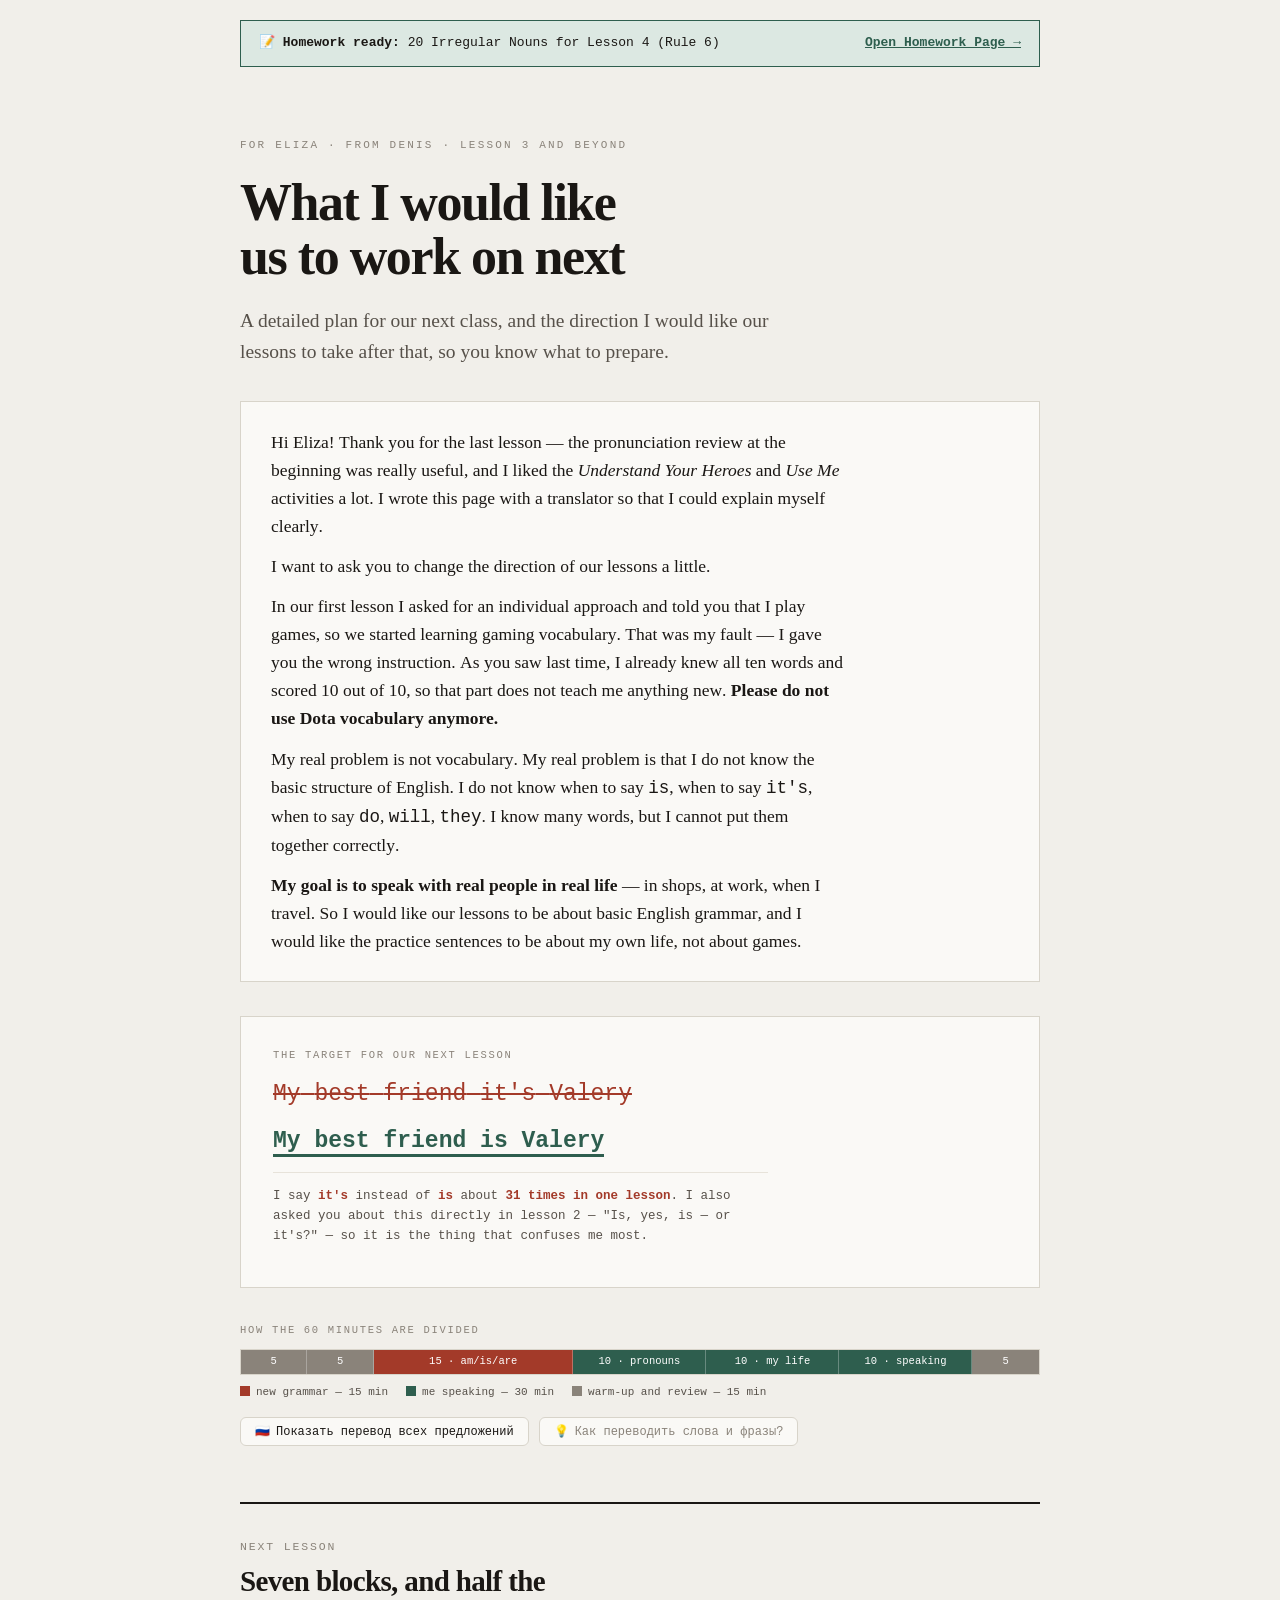
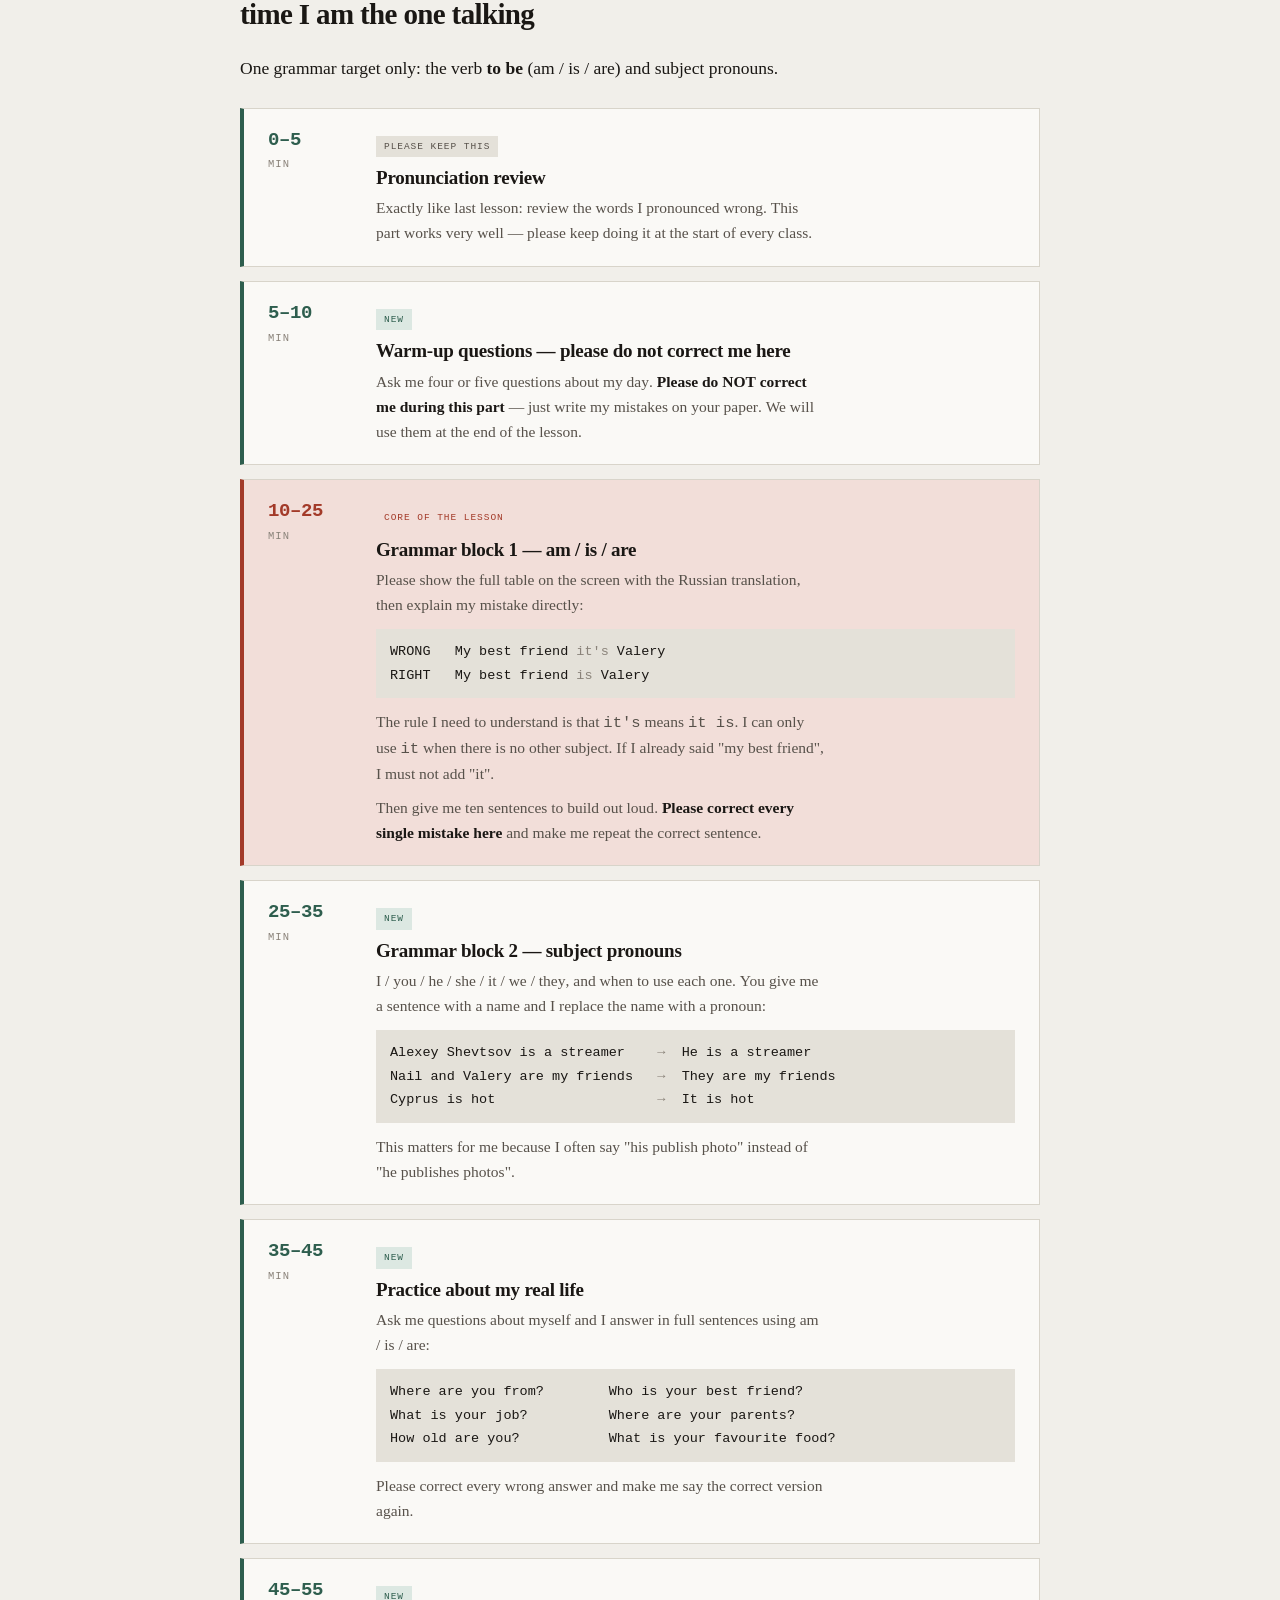
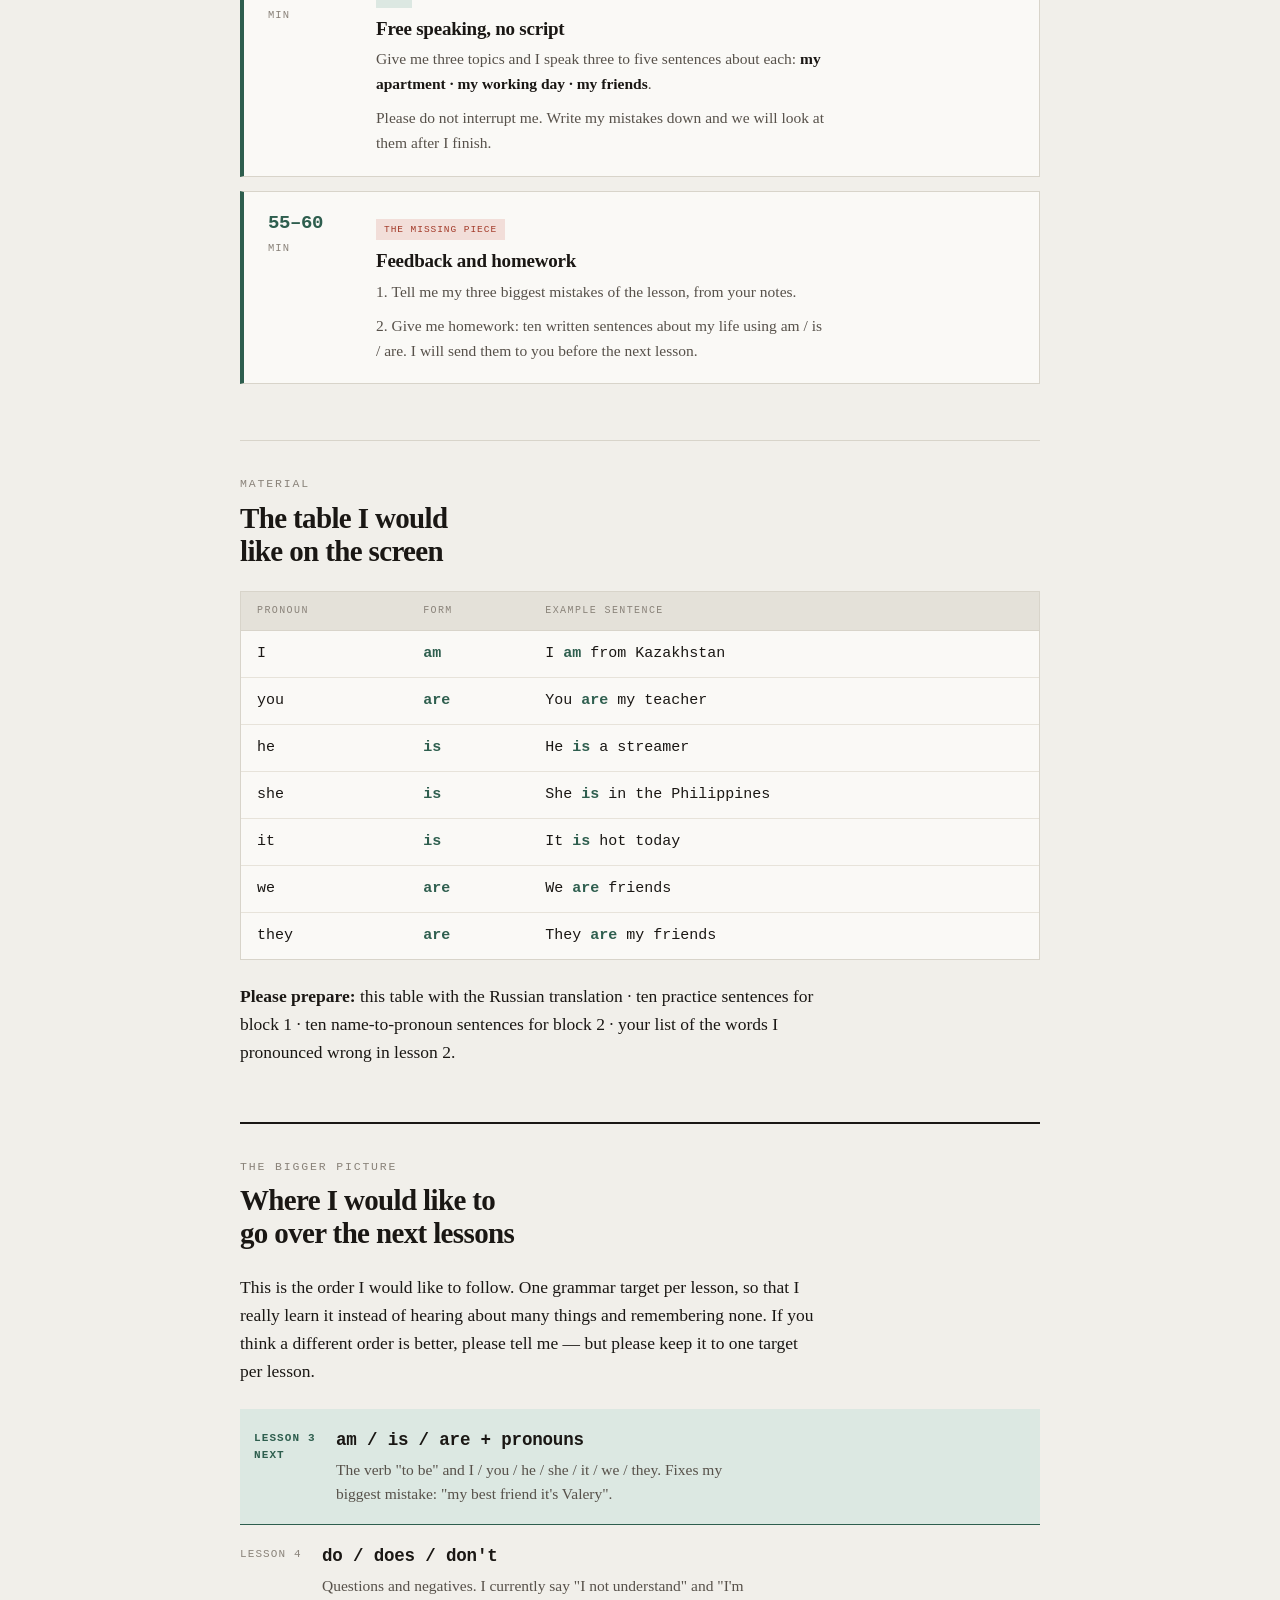
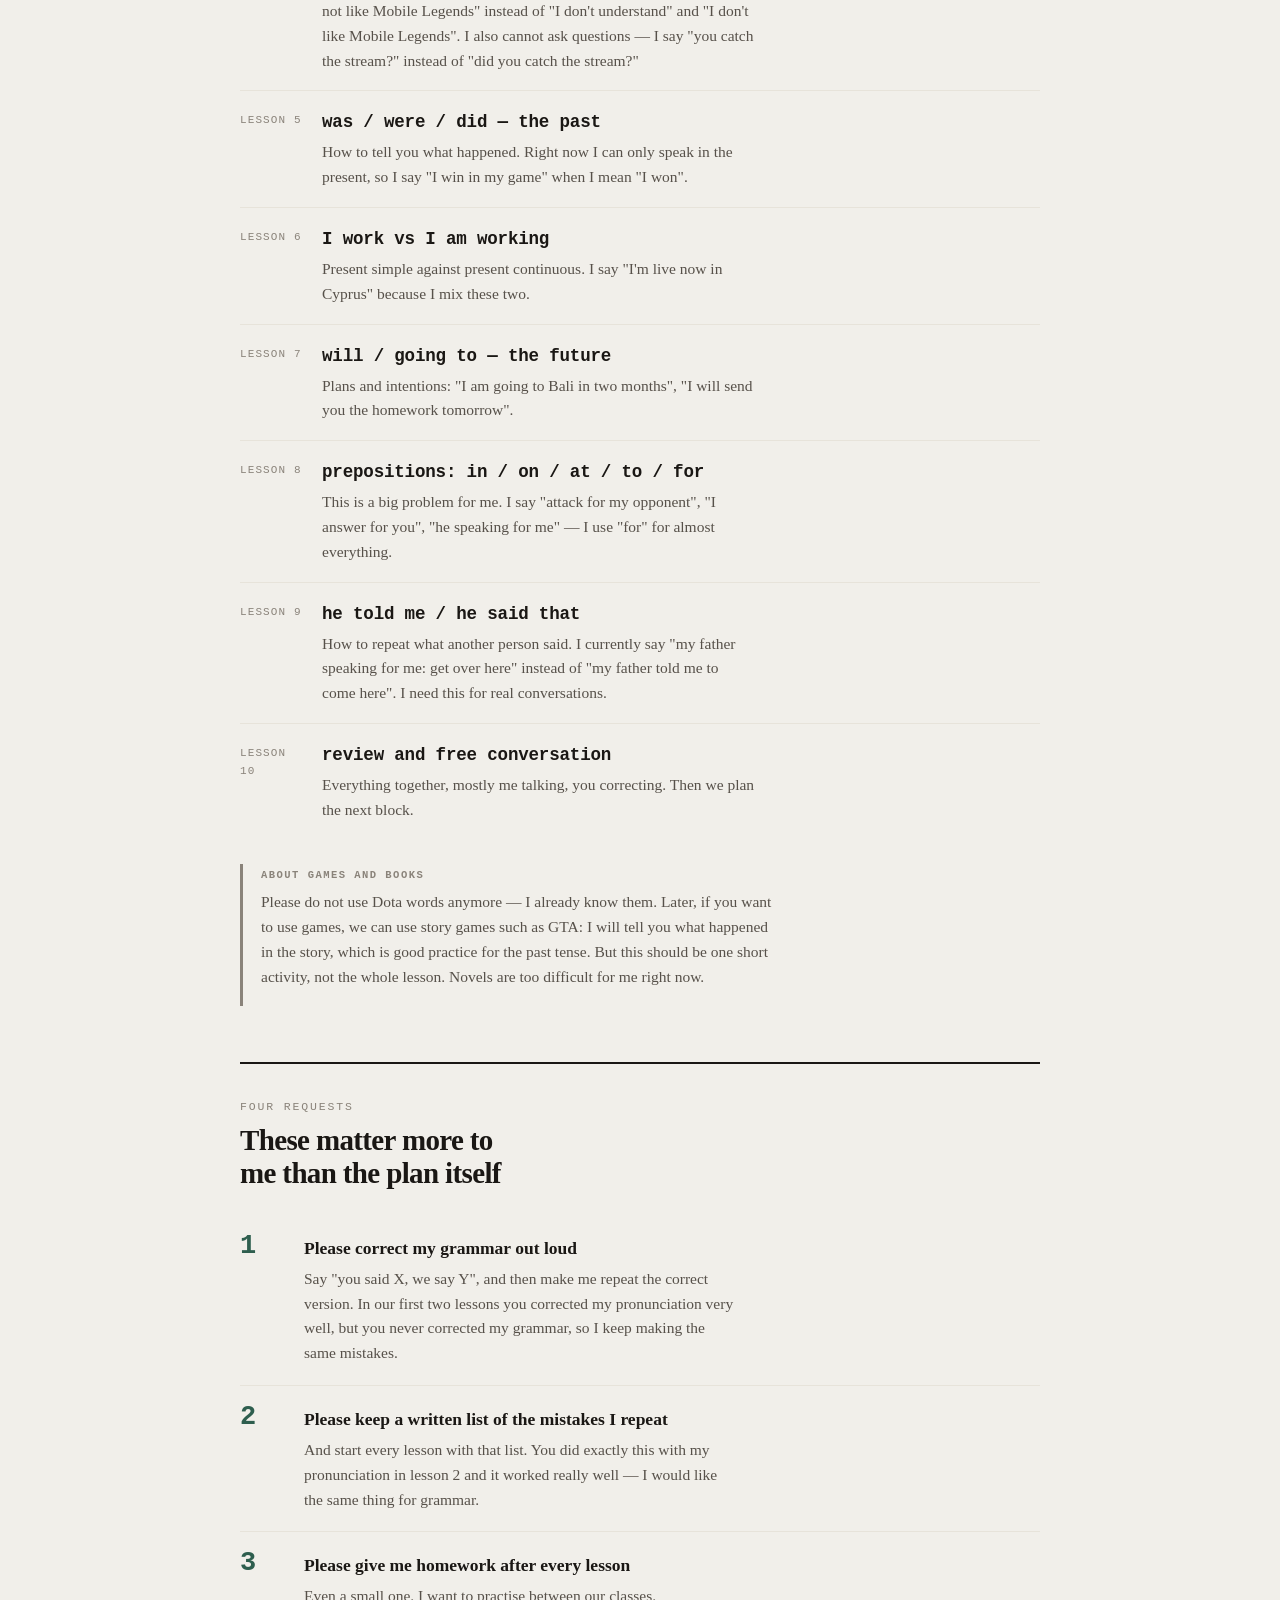
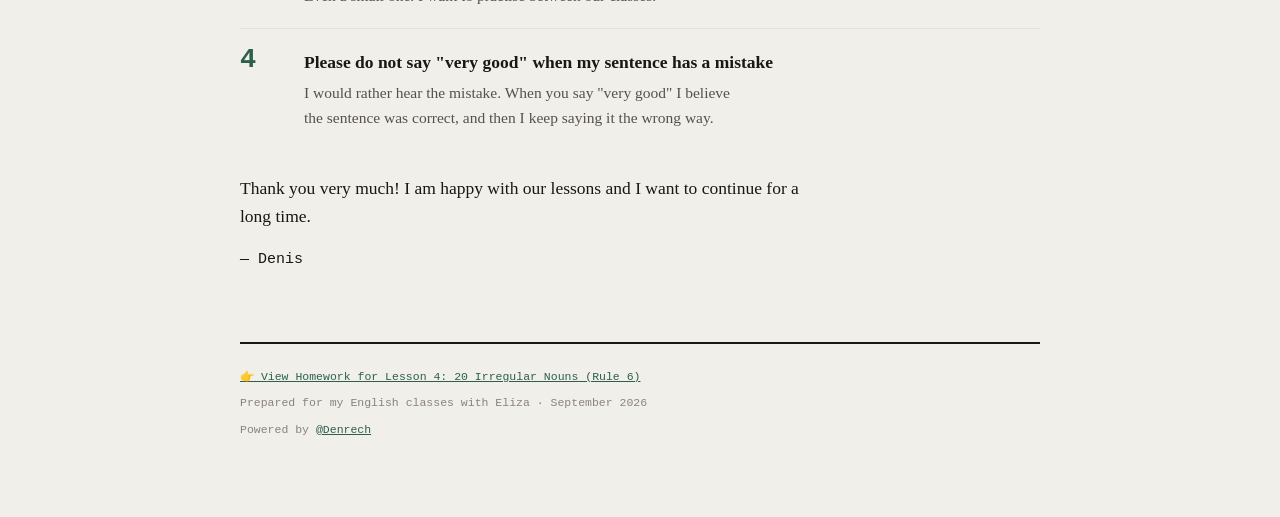
==== commit c9b8c552: "Add interactive click-to-translate and multi-word phrase translation with speech audio" ====
--- a/index.html
+++ b/index.html
@@ -5,6 +5,7 @@
 <meta name="viewport" content="width=device-width,initial-scale=1">
 <title>English Lessons — Plan for Denis</title>
 <meta name="description" content="Lesson plan and learning roadmap from Denis for his English classes.">
+<link rel="stylesheet" href="translator.css">
 <style>
 :root{
   --paper:#F1EFEA; --card:#FAF9F6; --sunk:#E4E1D9;
@@ -304,5 +305,6 @@
 </footer>
 
 </div>
+<script src="translator.js"></script>
 </body>
 </html>
--- a/translator.css
+++ b/translator.css
@@ -0,0 +1,162 @@
+/* translator.css — interactive word & phrase translation */
+.tr-w {
+  cursor: pointer;
+  border-radius: 3px;
+  transition: background 0.15s ease, color 0.15s ease;
+  padding: 1px 2px;
+  margin: -1px -2px;
+  display: inline;
+}
+.tr-w:hover {
+  background: var(--go-wash);
+  color: var(--go);
+}
+.tr-w.tr-active {
+  background: var(--go);
+  color: #fff !important;
+  border-radius: 3px;
+}
+.tr-w.tr-active * {
+  color: #fff !important;
+}
+
+/* Russian translation row under sentences */
+.tr-ru-sub {
+  display: block;
+  font-size: 14px;
+  color: var(--ink-soft);
+  margin-top: 5px;
+  font-style: italic;
+  font-family: var(--serif);
+  line-height: 1.4;
+  border-left: 2px solid var(--go);
+  padding-left: 8px;
+  transition: all 0.2s ease;
+}
+.tr-ru-sub.hidden {
+  display: none;
+}
+
+/* Global translation toggle button */
+.tr-controls {
+  display: flex;
+  align-items: center;
+  gap: 10px;
+  margin: 16px 0 24px;
+  flex-wrap: wrap;
+}
+.tr-btn {
+  font-family: var(--mono);
+  font-size: 12px;
+  padding: 6px 14px;
+  border: 1px solid var(--rule);
+  background: var(--card);
+  color: var(--ink);
+  border-radius: 6px;
+  cursor: pointer;
+  display: inline-flex;
+  align-items: center;
+  gap: 6px;
+  transition: all 0.15s ease;
+}
+.tr-btn:hover {
+  background: var(--sunk);
+  border-color: var(--ink-faint);
+}
+.tr-btn.active {
+  background: var(--go-wash);
+  border-color: var(--go);
+  color: var(--go);
+  font-weight: 600;
+}
+
+/* Floating translation bar at the bottom */
+#tr-popup {
+  position: fixed;
+  bottom: 24px;
+  left: 50%;
+  transform: translateX(-50%) translateY(120%);
+  width: min(640px, calc(100% - 32px));
+  background: var(--card);
+  border: 1px solid var(--rule);
+  border-top: 3px solid var(--go);
+  border-radius: 12px;
+  padding: 14px 18px;
+  box-shadow: 0 16px 40px rgba(0, 0, 0, 0.22);
+  z-index: 10000;
+  transition: transform 0.25s cubic-bezier(0.16, 1, 0.3, 1), opacity 0.2s ease;
+  opacity: 0;
+  pointer-events: none;
+}
+#tr-popup.show {
+  transform: translateX(-50%) translateY(0);
+  opacity: 1;
+  pointer-events: auto;
+}
+.tr-p-header {
+  display: flex;
+  align-items: center;
+  justify-content: space-between;
+  gap: 12px;
+  border-bottom: 1px solid var(--rule-soft);
+  padding-bottom: 8px;
+  margin-bottom: 8px;
+}
+.tr-p-orig {
+  font-family: var(--mono);
+  font-size: 15px;
+  color: var(--ink);
+  font-weight: 600;
+  display: flex;
+  align-items: center;
+  gap: 8px;
+  overflow: hidden;
+  text-overflow: ellipsis;
+  white-space: nowrap;
+}
+.tr-p-actions {
+  display: flex;
+  align-items: center;
+  gap: 8px;
+  flex-shrink: 0;
+}
+.tr-icon-btn {
+  background: var(--sunk);
+  border: 1px solid var(--rule);
+  border-radius: 6px;
+  cursor: pointer;
+  padding: 4px 8px;
+  font-size: 13px;
+  color: var(--ink);
+  line-height: 1;
+  transition: background 0.15s ease;
+}
+.tr-icon-btn:hover {
+  background: var(--go-wash);
+  color: var(--go);
+}
+.tr-p-trans {
+  font-size: 16px;
+  color: var(--go);
+  font-family: var(--serif);
+  font-weight: 600;
+  line-height: 1.45;
+  margin: 0;
+}
+.tr-p-hint {
+  font-family: var(--mono);
+  font-size: 11px;
+  color: var(--ink-faint);
+  margin-top: 6px;
+  display: flex;
+  justify-content: space-between;
+}
+@media (max-width: 600px) {
+  #tr-popup {
+    bottom: 12px;
+    width: calc(100% - 20px);
+    padding: 12px 14px;
+  }
+  .tr-p-orig { font-size: 14px; }
+  .tr-p-trans { font-size: 15px; }
+}
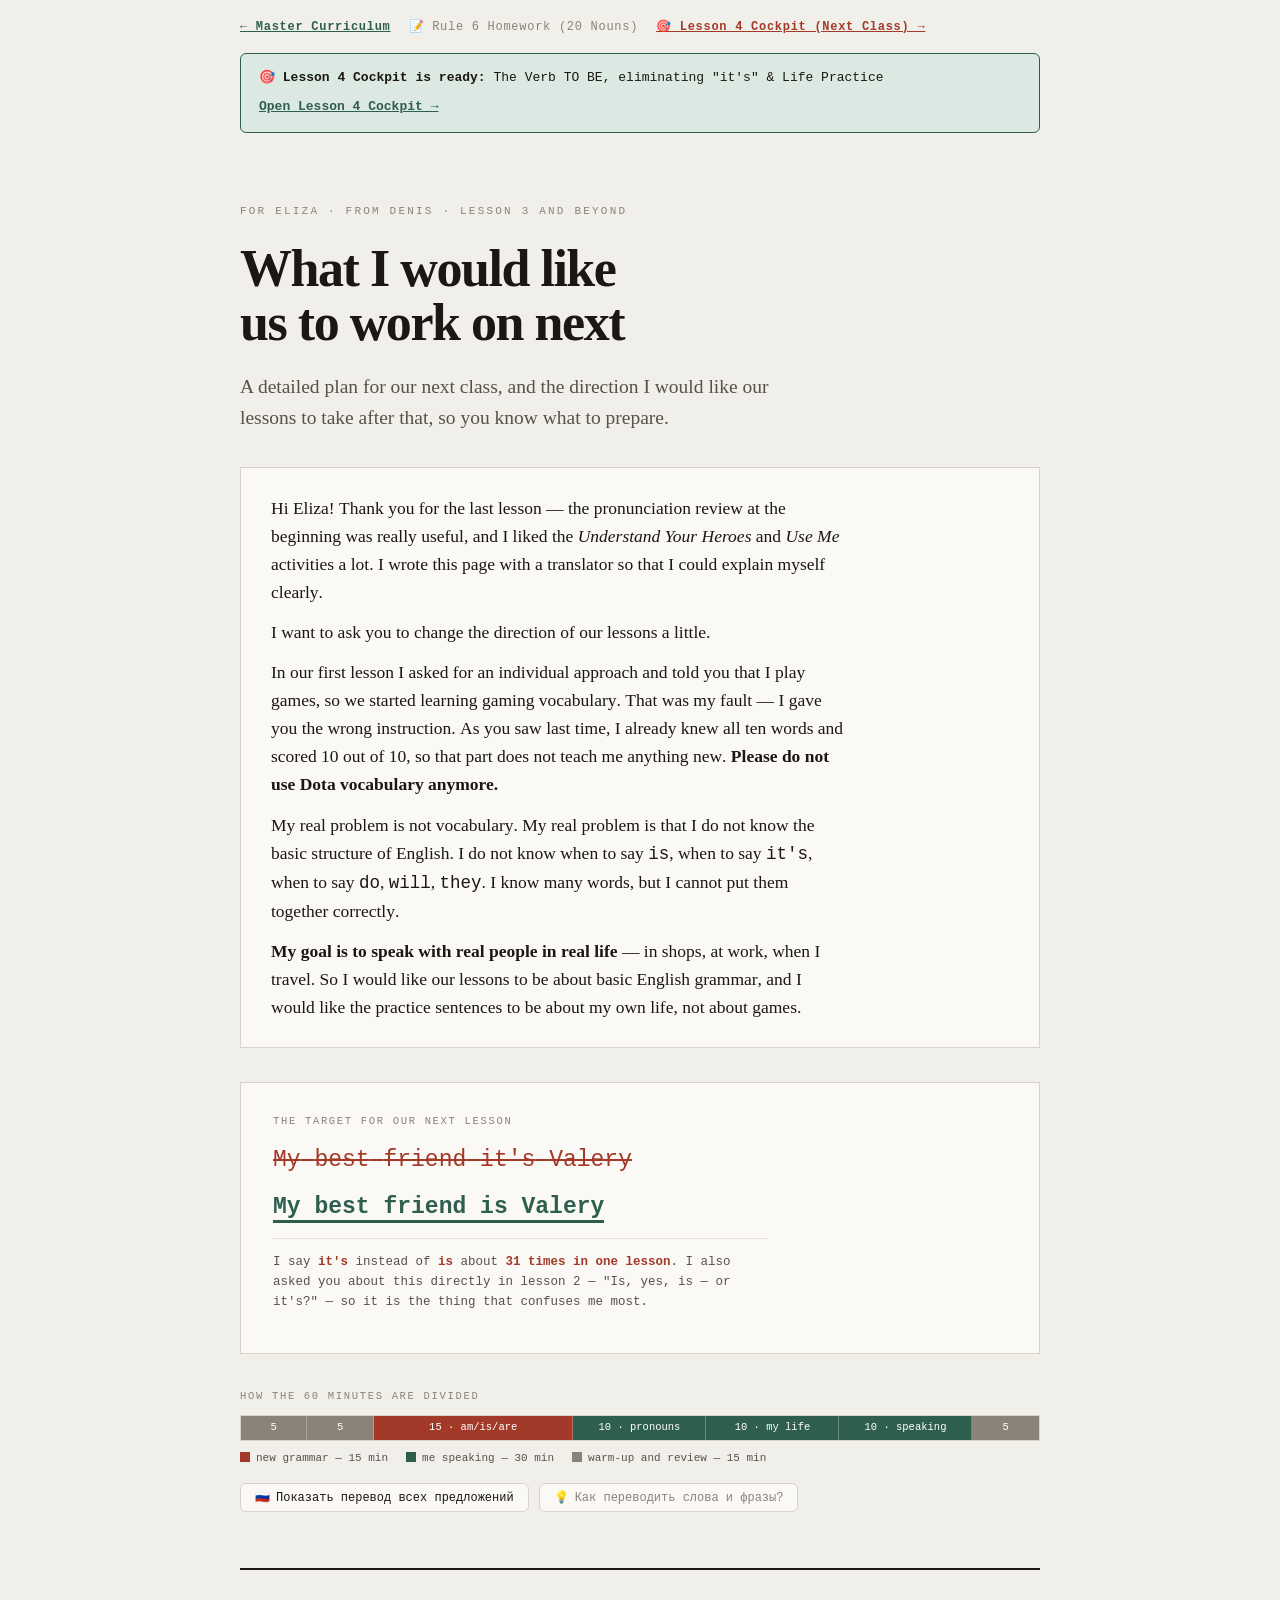
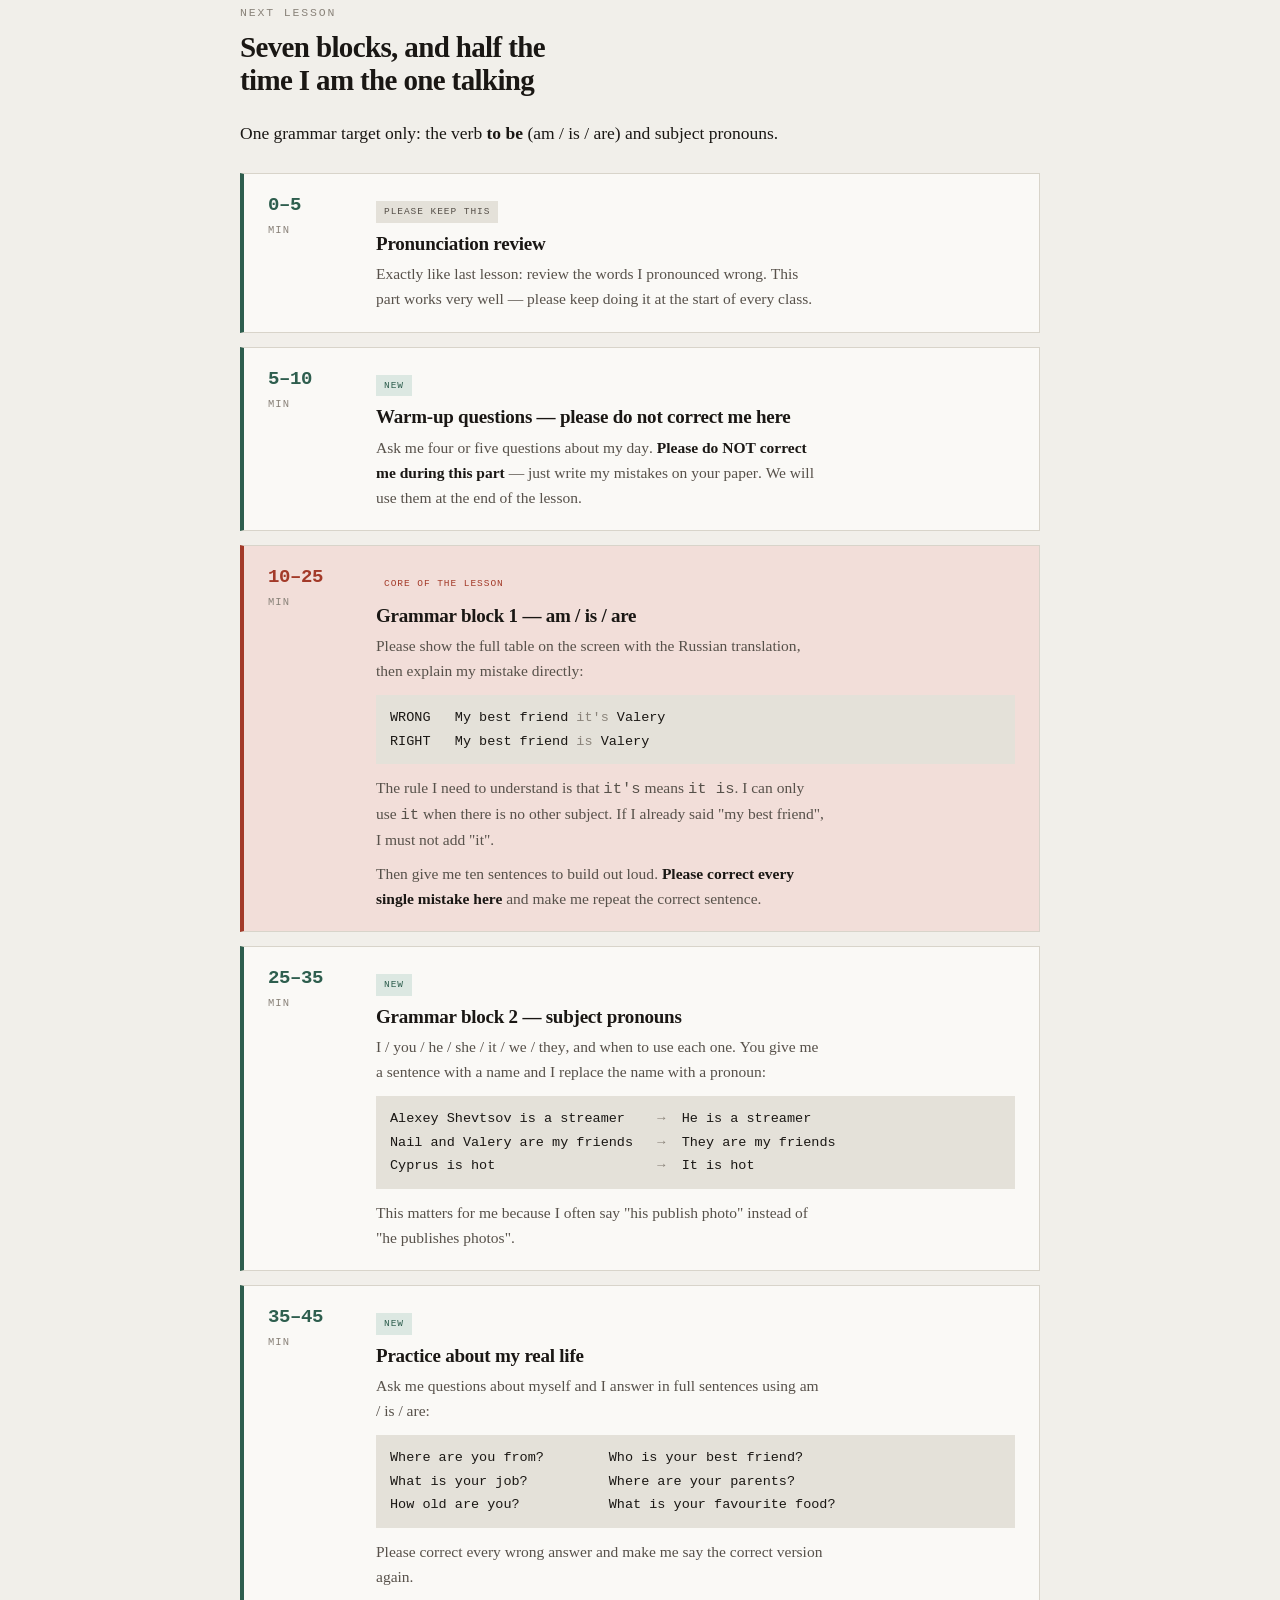
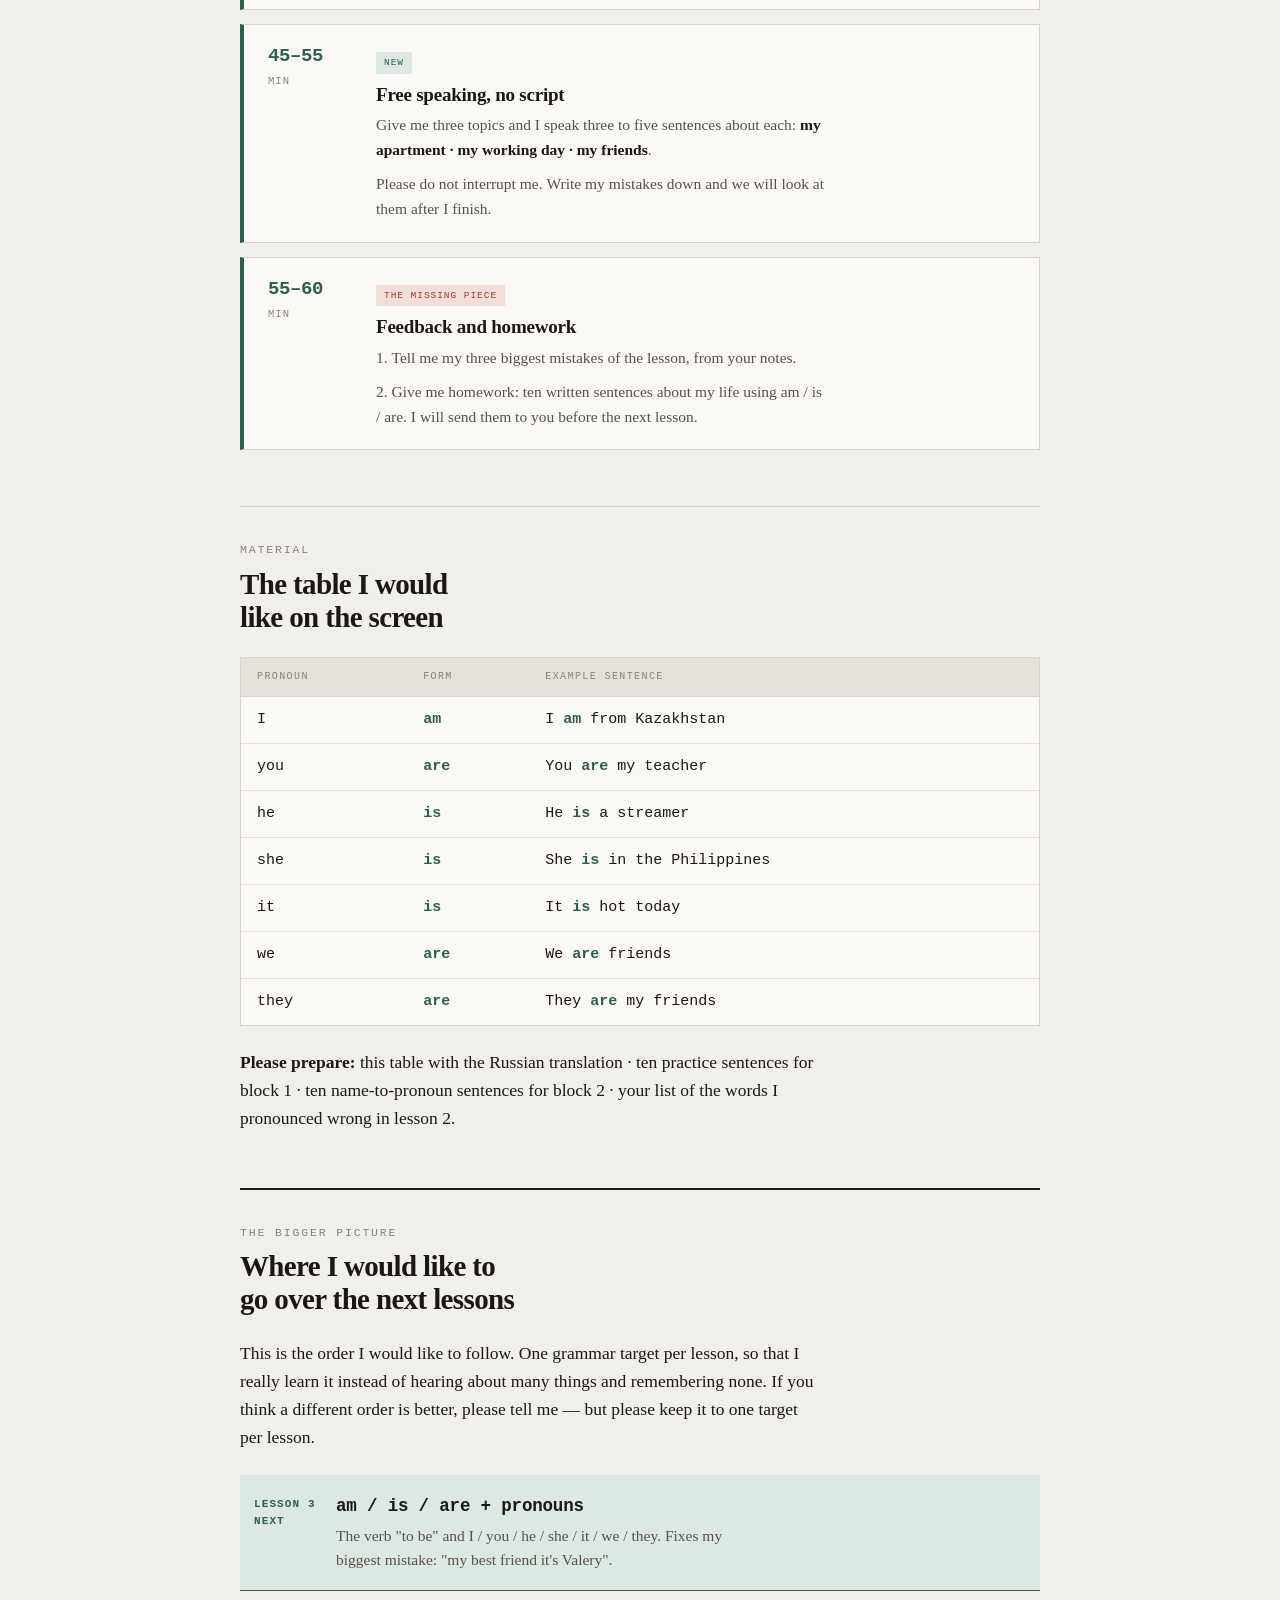
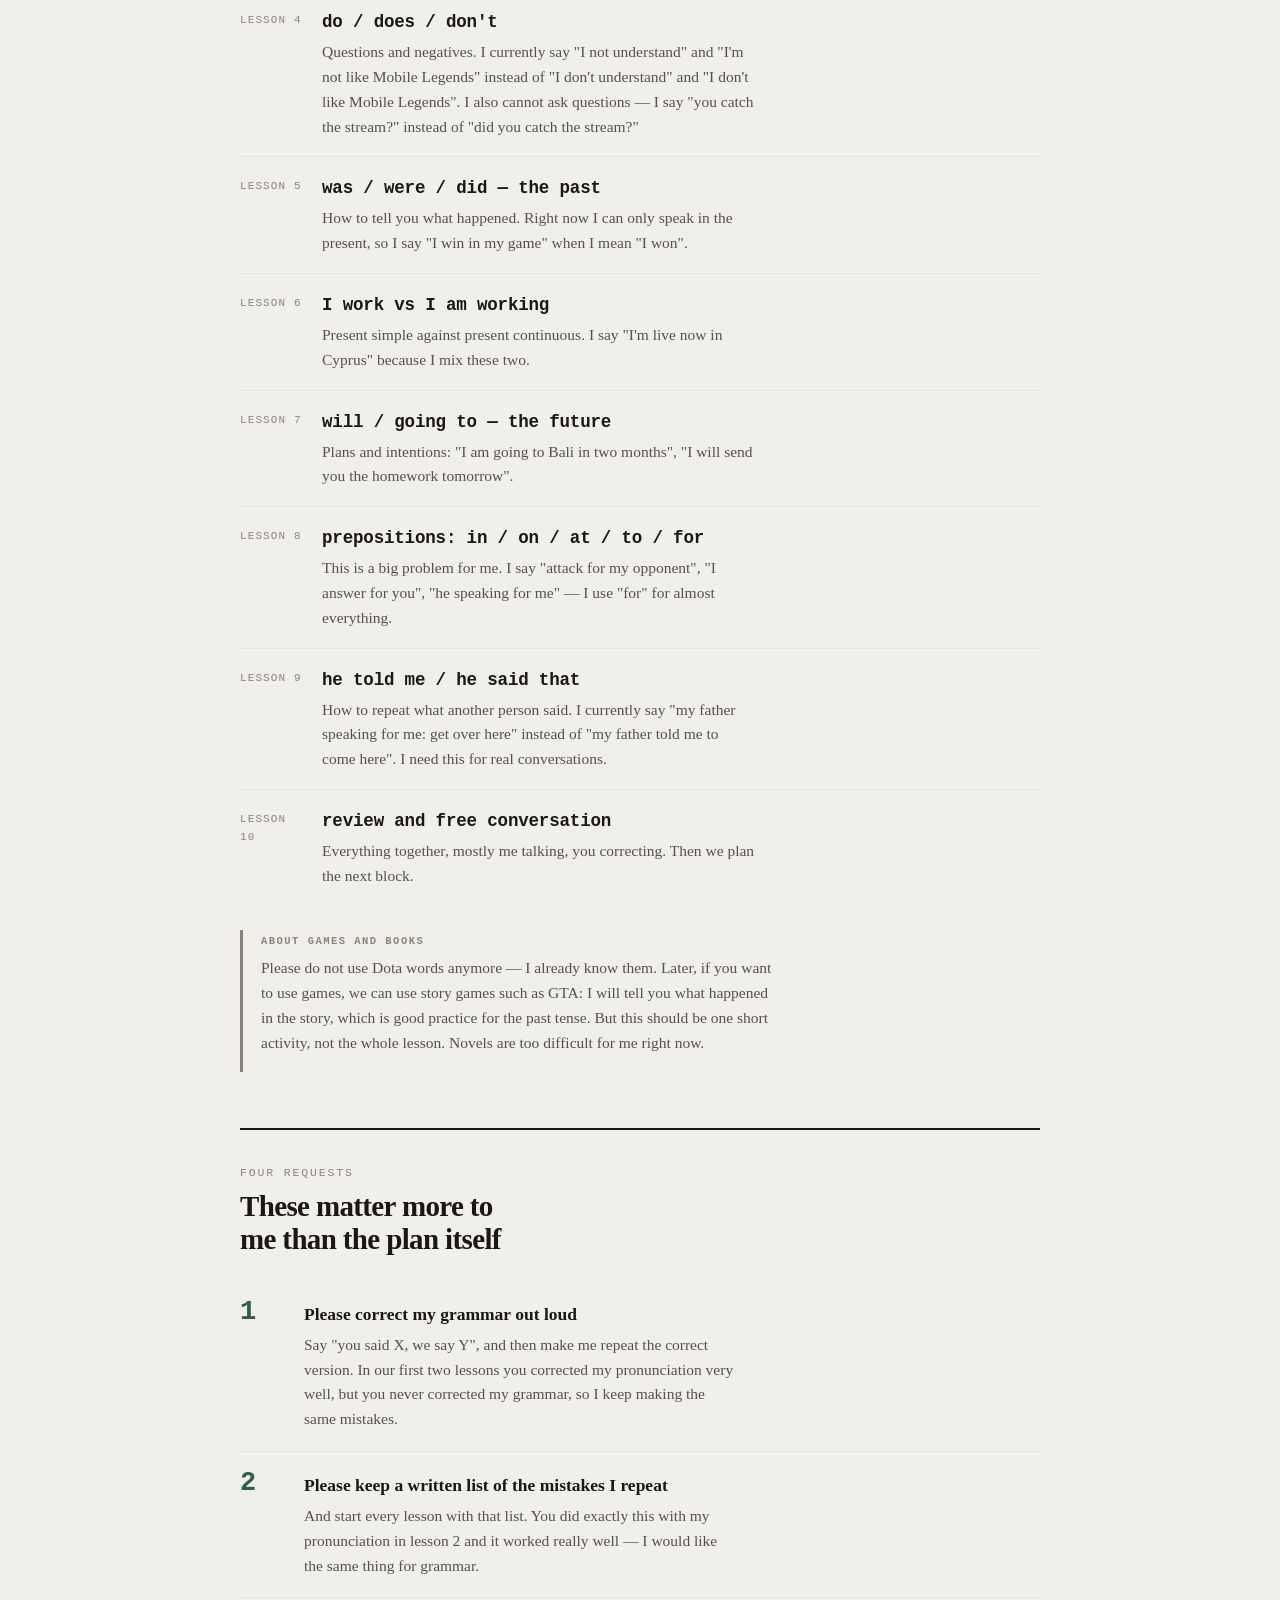
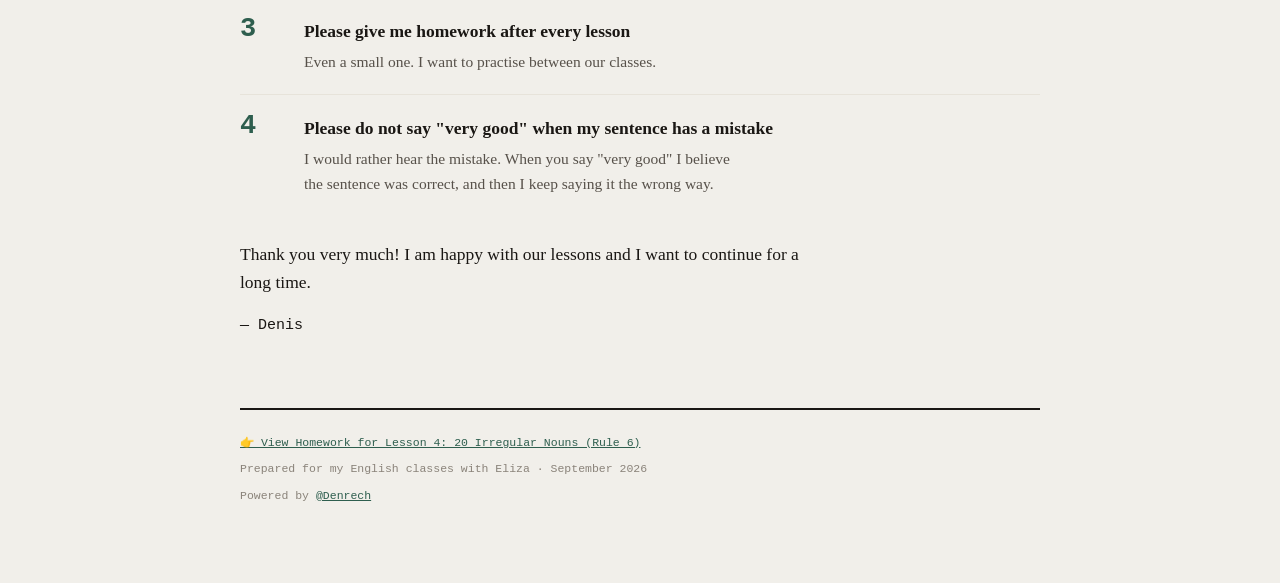
==== commit d421f19a: "Add Lesson 4 Cockpit interactive program with TO BE drills, life interview, and free speaking" ====
--- a/index.html
+++ b/index.html
@@ -116,9 +116,15 @@
 <body>
 <div class="wrap">
 
-<div style="background:var(--go-wash);border:1px solid var(--go);padding:12px 18px;margin-top:20px;display:flex;justify-content:space-between;align-items:center;font-family:var(--mono);font-size:13px;flex-wrap:wrap;gap:8px">
-  <span>📝 <b>Homework ready:</b> 20 Irregular Nouns for Lesson 4 (Rule 6)</span>
-  <a href="homework.html" style="font-weight:600;text-decoration:underline">Open Homework Page →</a>
+<nav class="top-nav" style="padding:18px 0 0;font-family:var(--mono);font-size:12px;letter-spacing:.06em;display:flex;gap:18px;flex-wrap:wrap">
+  <a href="index.html" style="font-weight:600;color:var(--go)">← Master Curriculum</a>
+  <a href="homework.html" style="color:var(--ink-faint);text-decoration:none">📝 Rule 6 Homework (20 Nouns)</a>
+  <a href="lesson-4.html" style="font-weight:700;color:var(--no);text-decoration:underline">🎯 Lesson 4 Cockpit (Next Class) →</a>
+</nav>
+
+<div style="background:var(--go-wash);border:1px solid var(--go);padding:14px 18px;margin-top:16px;border-radius:6px;display:flex;justify-content:space-between;align-items:center;font-family:var(--mono);font-size:13px;flex-wrap:wrap;gap:8px">
+  <span>🎯 <b>Lesson 4 Cockpit is ready:</b> The Verb TO BE, eliminating "it's" & Life Practice</span>
+  <a href="lesson-4.html" style="font-weight:700;color:var(--go);text-decoration:underline">Open Lesson 4 Cockpit →</a>
 </div>
 
 <header>
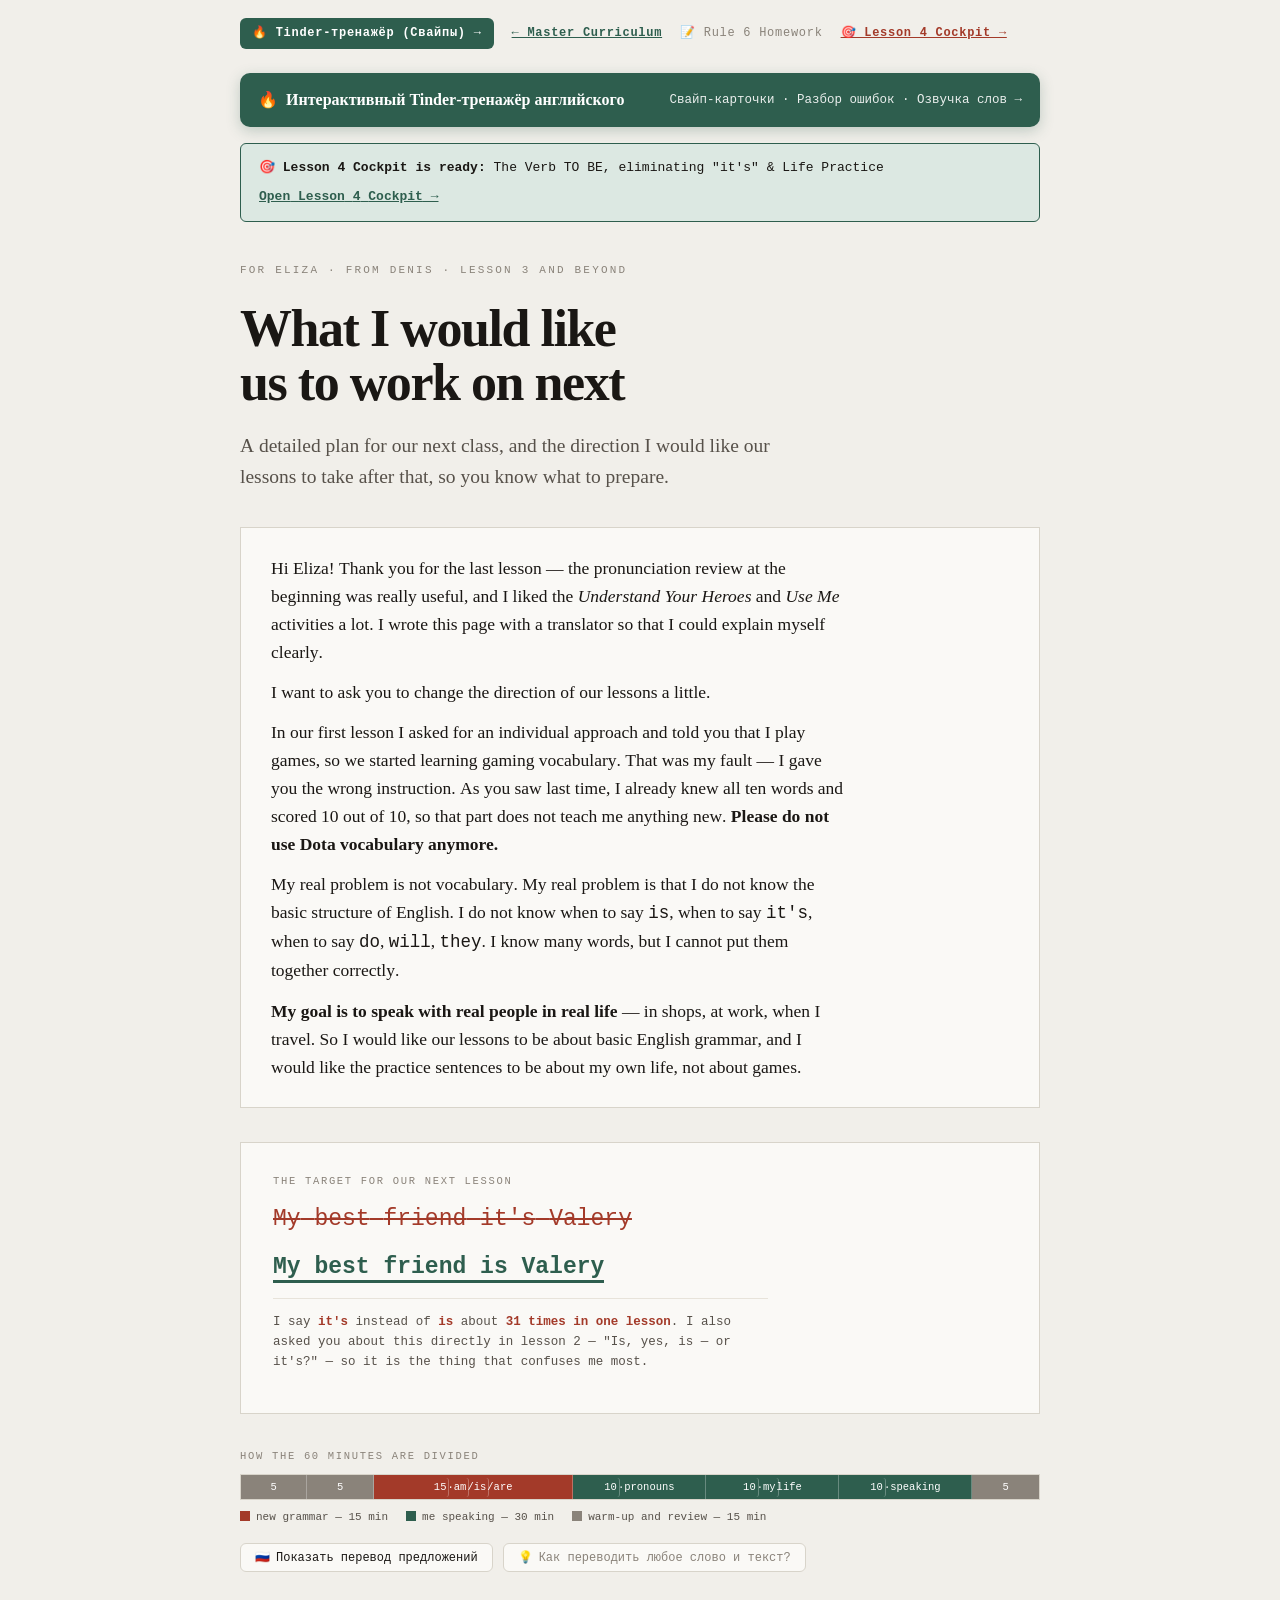
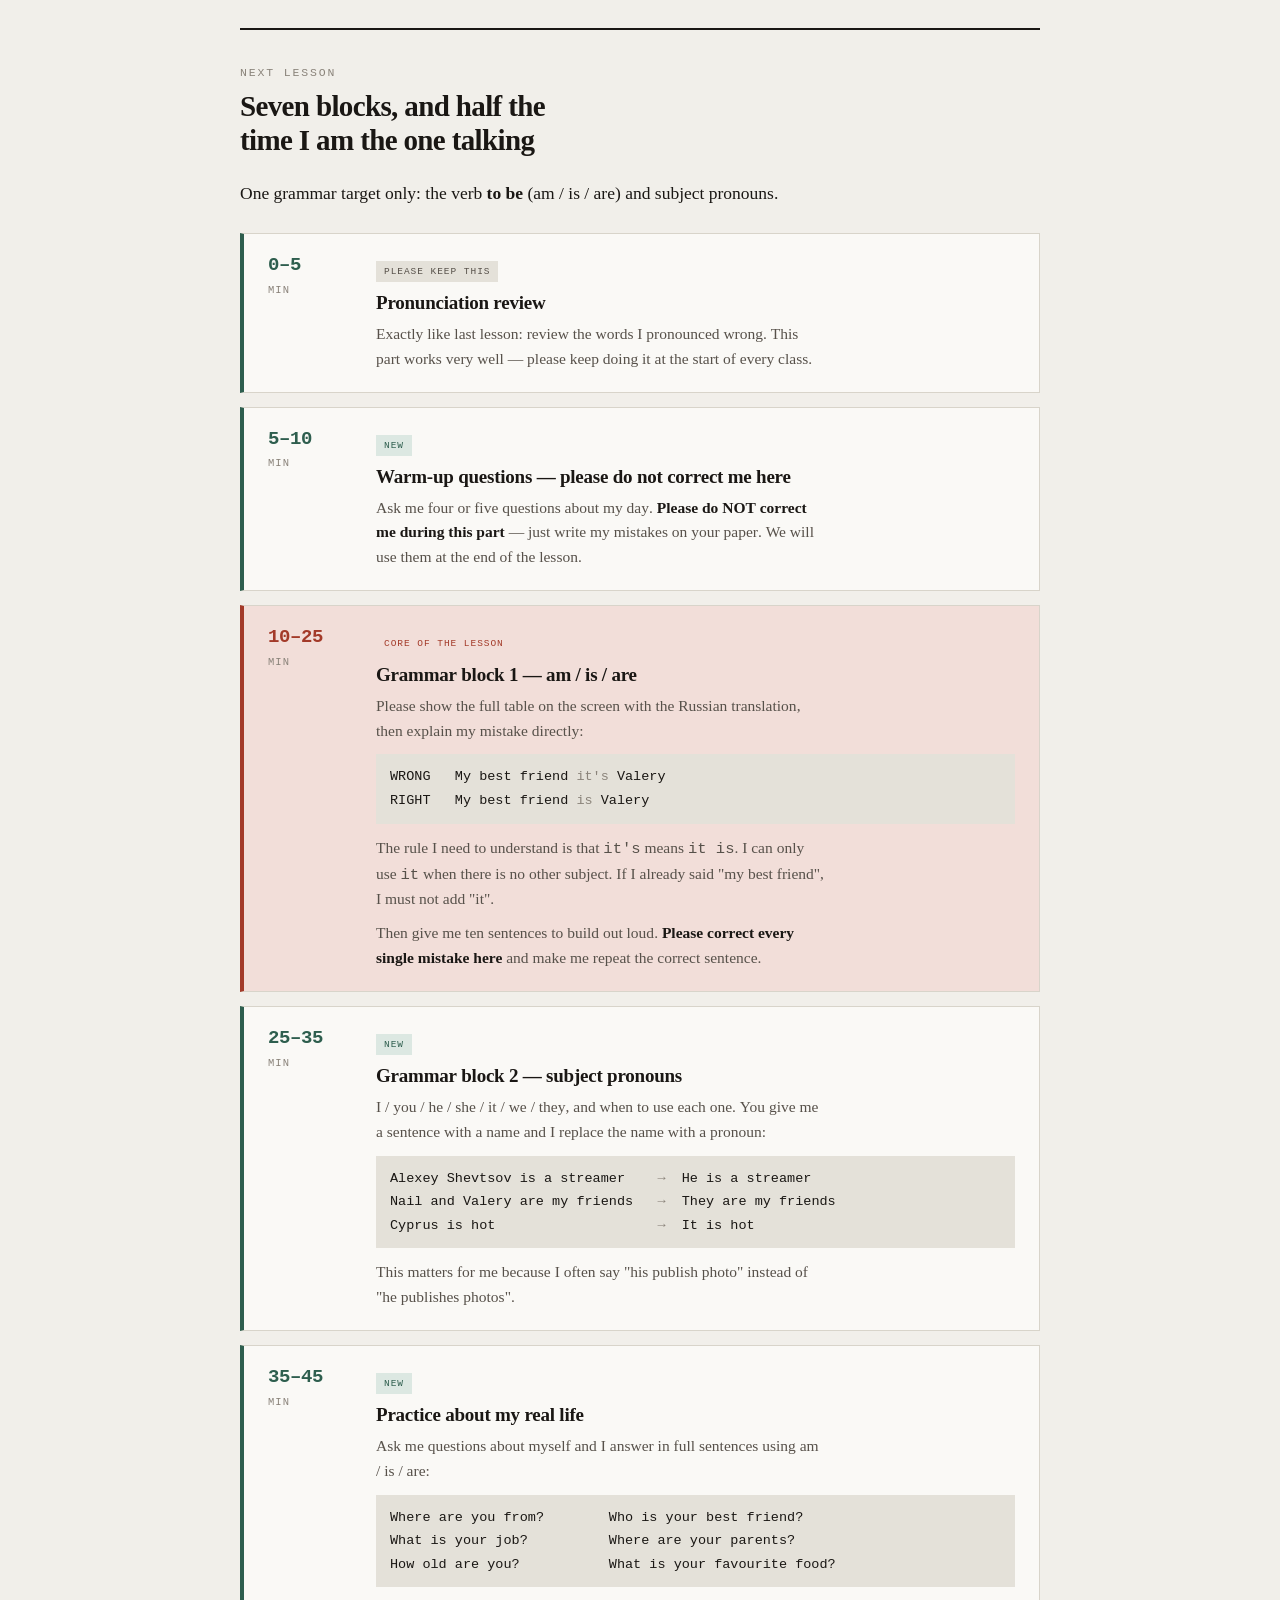
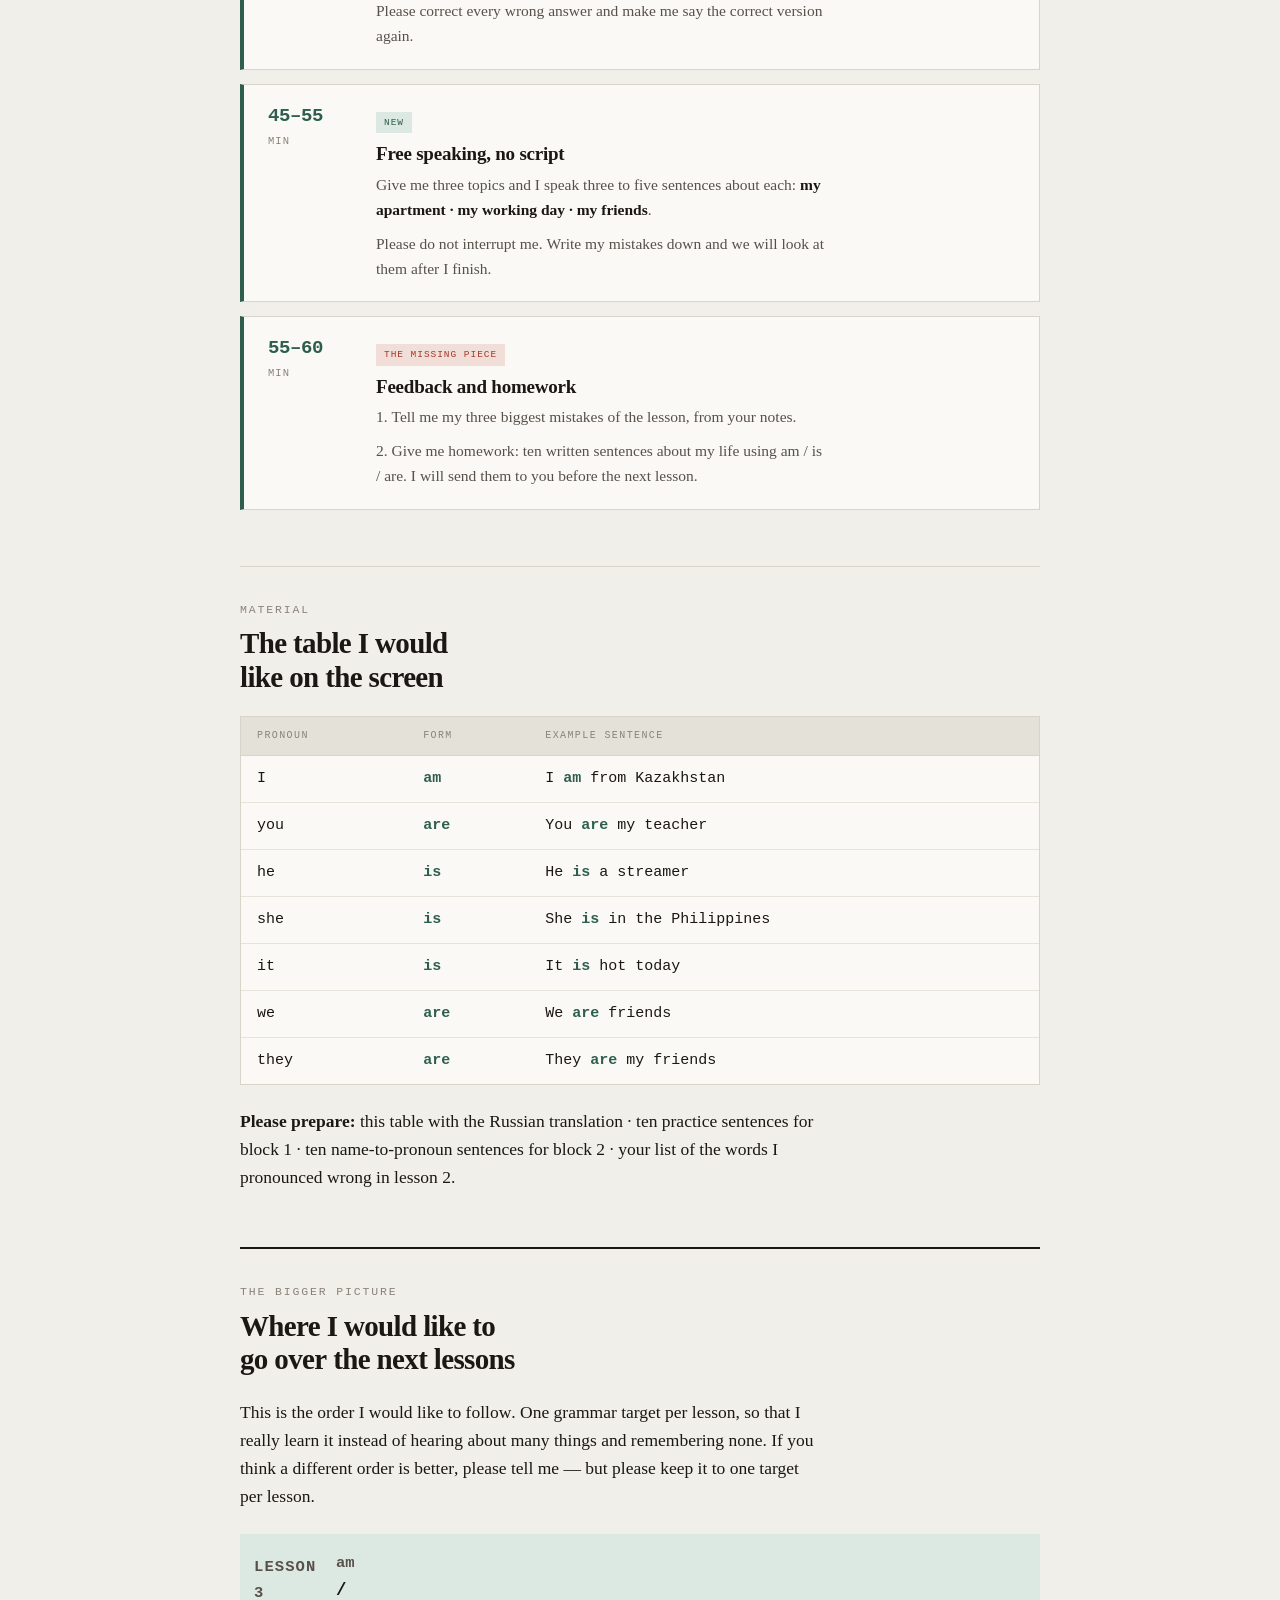
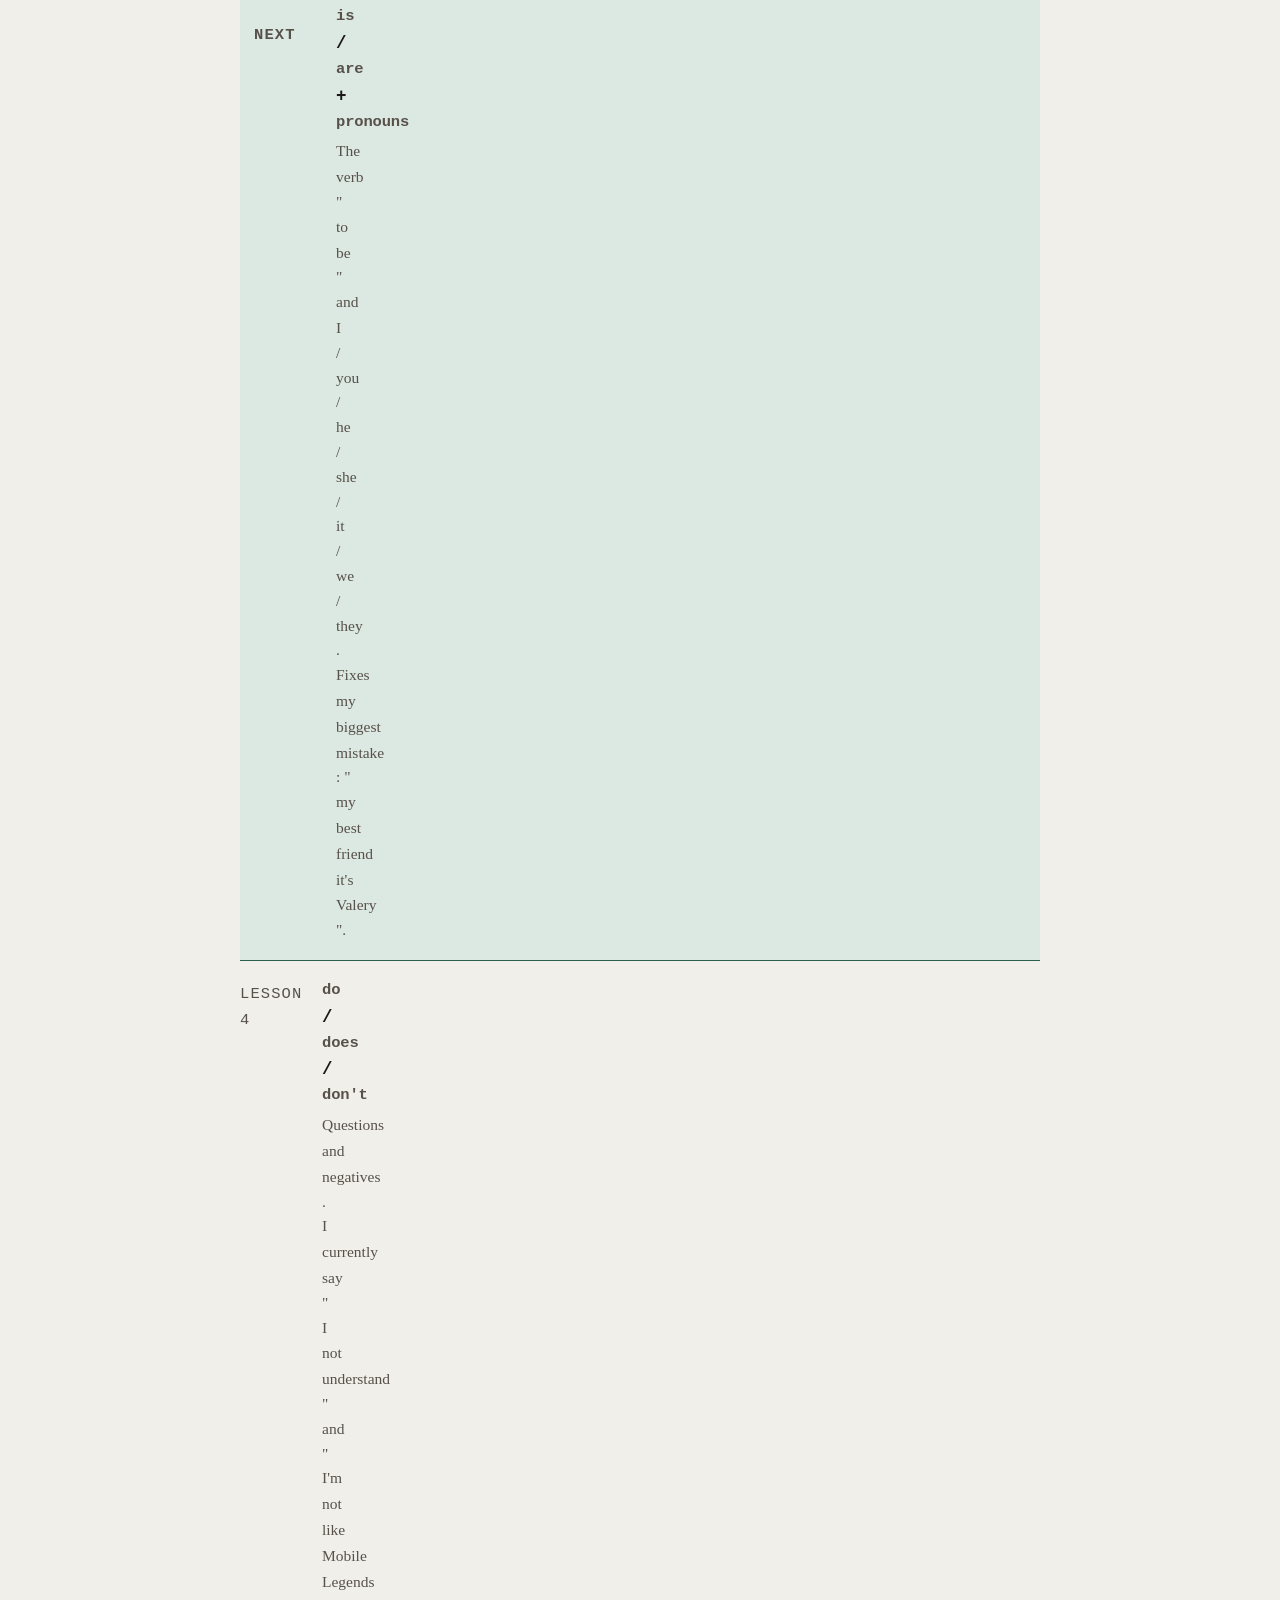
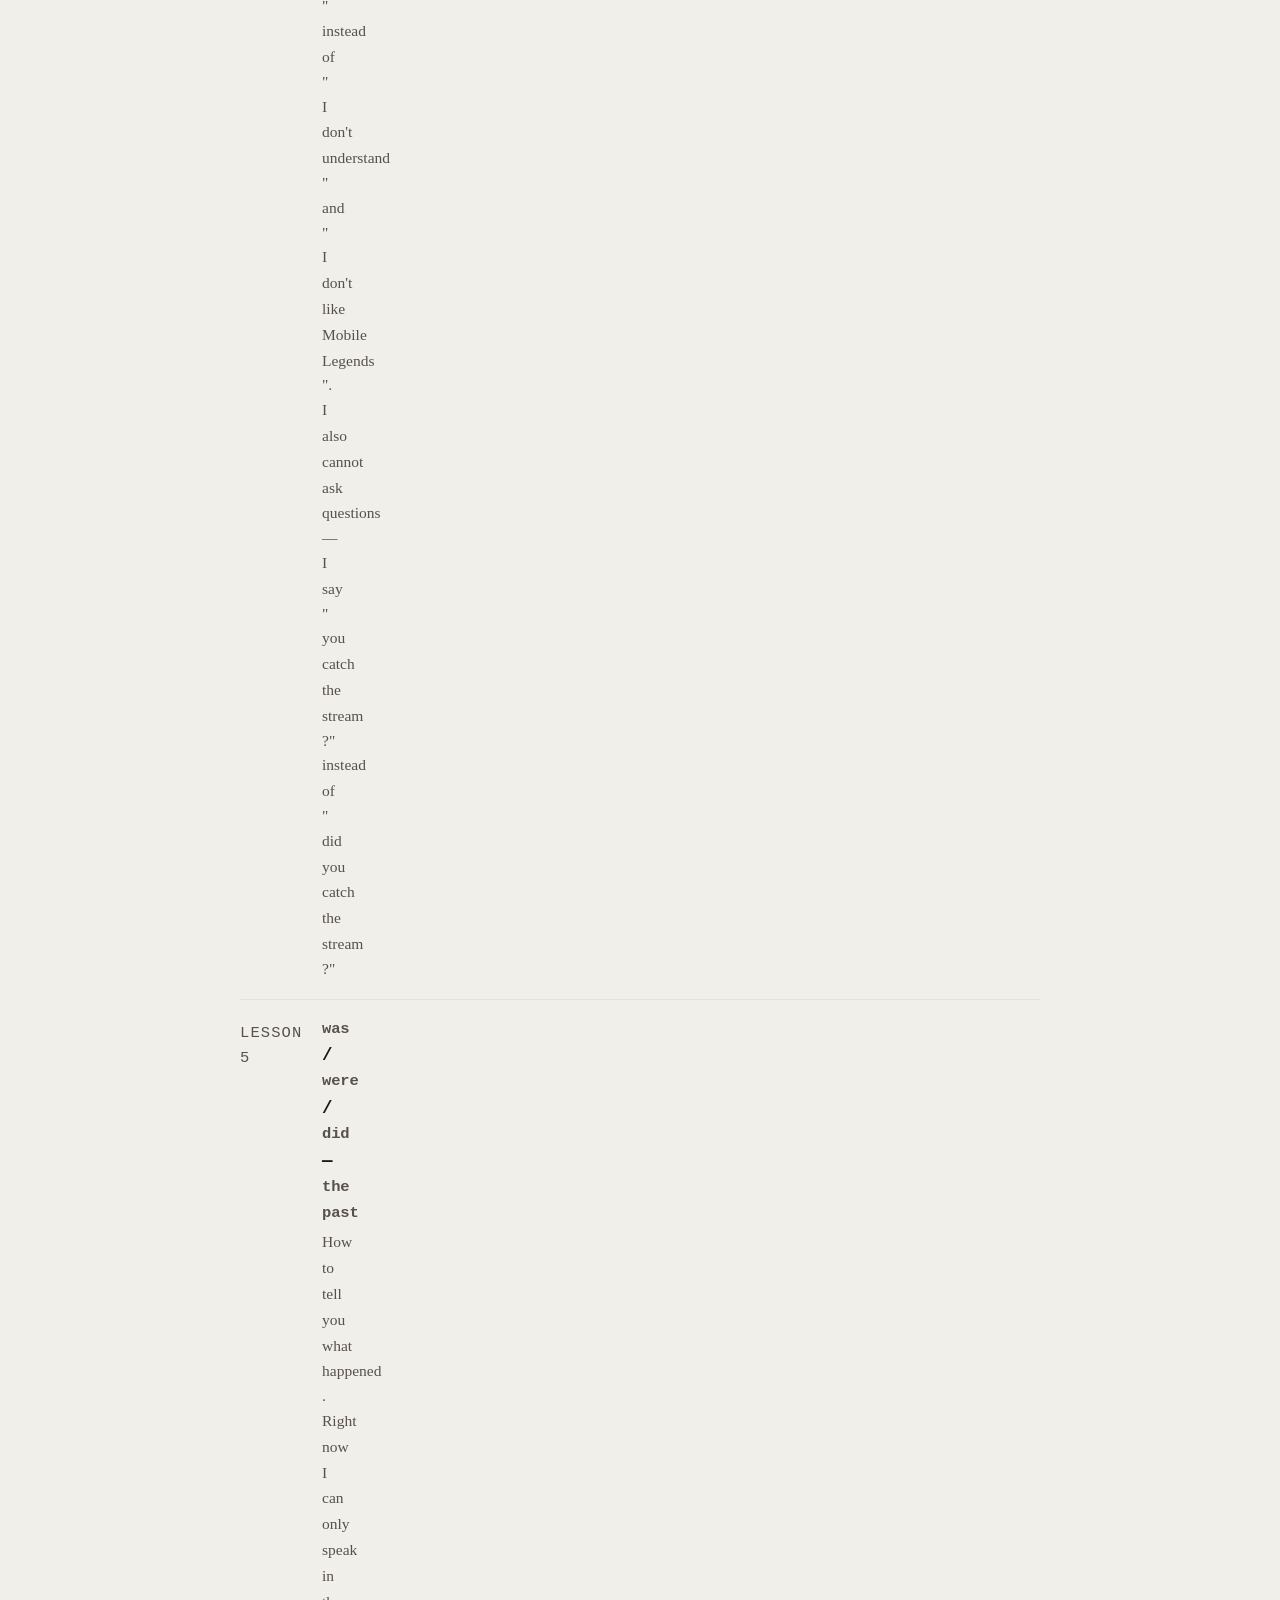
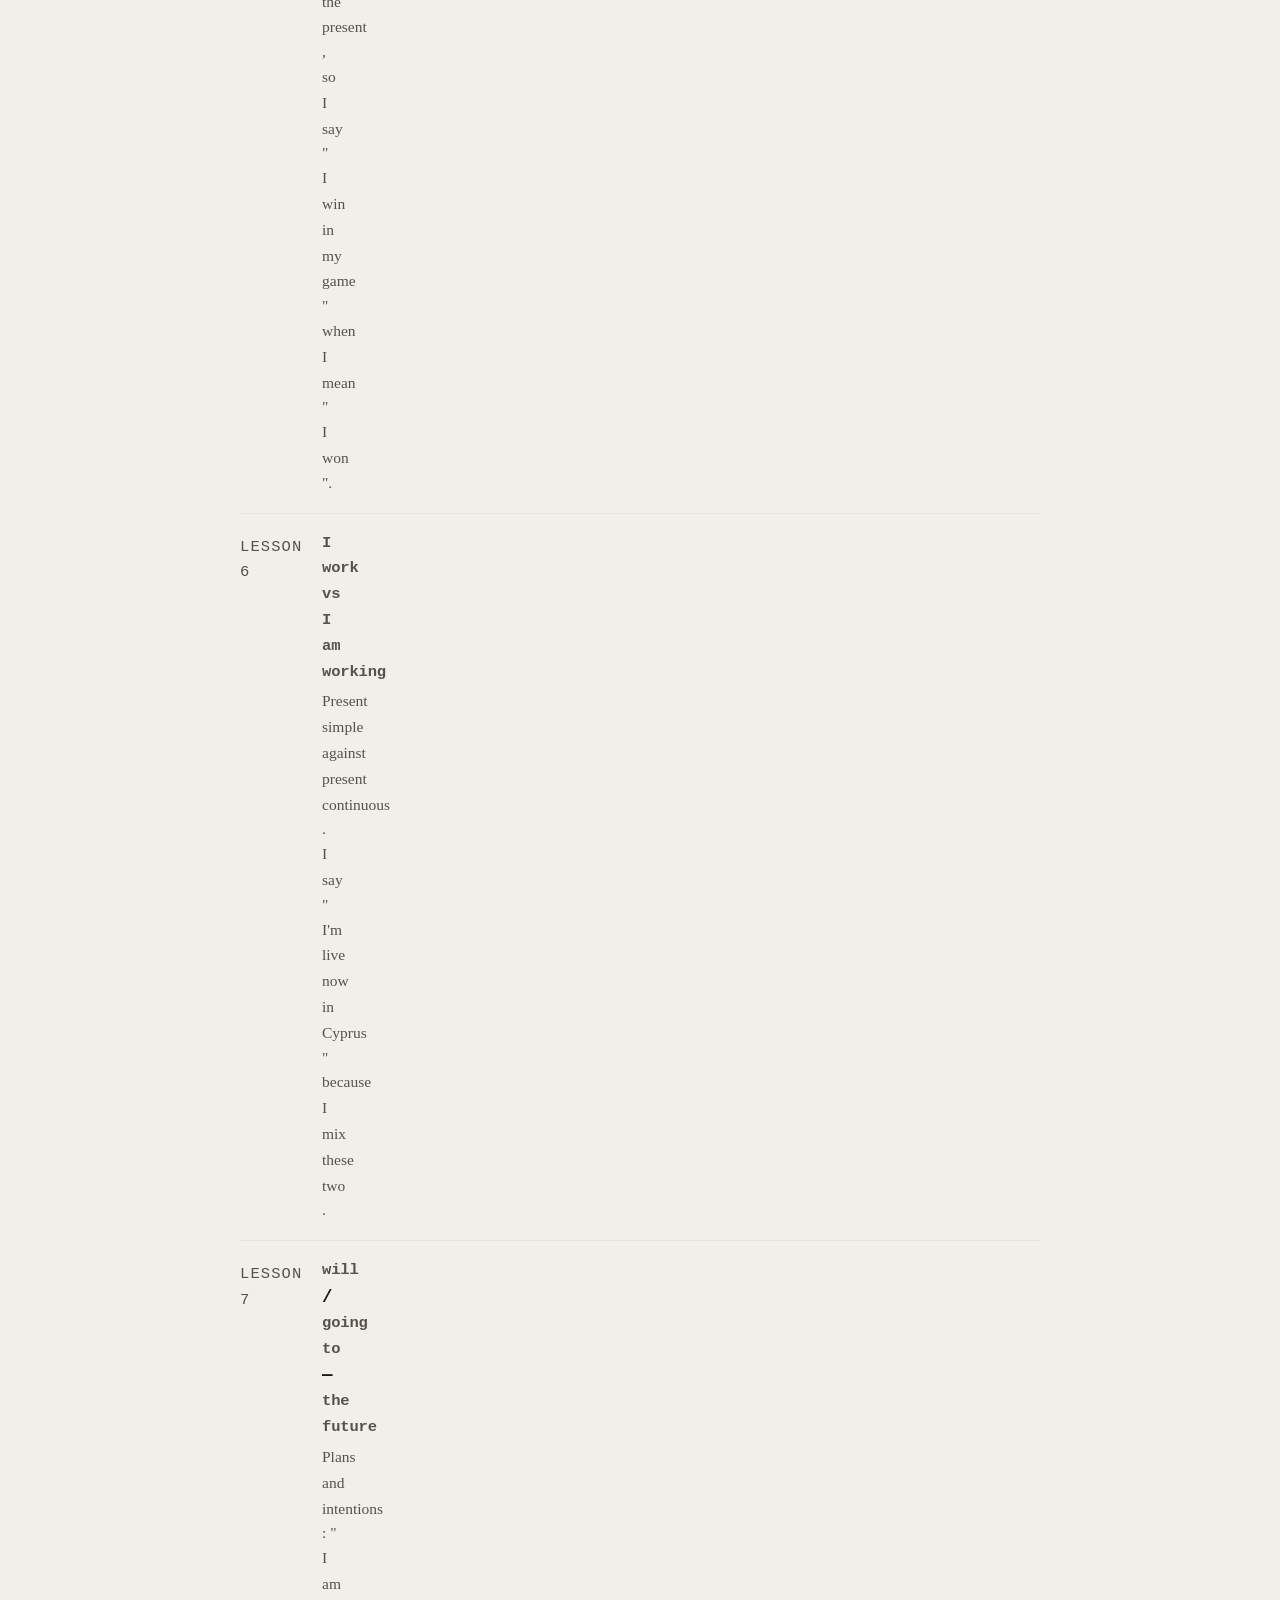
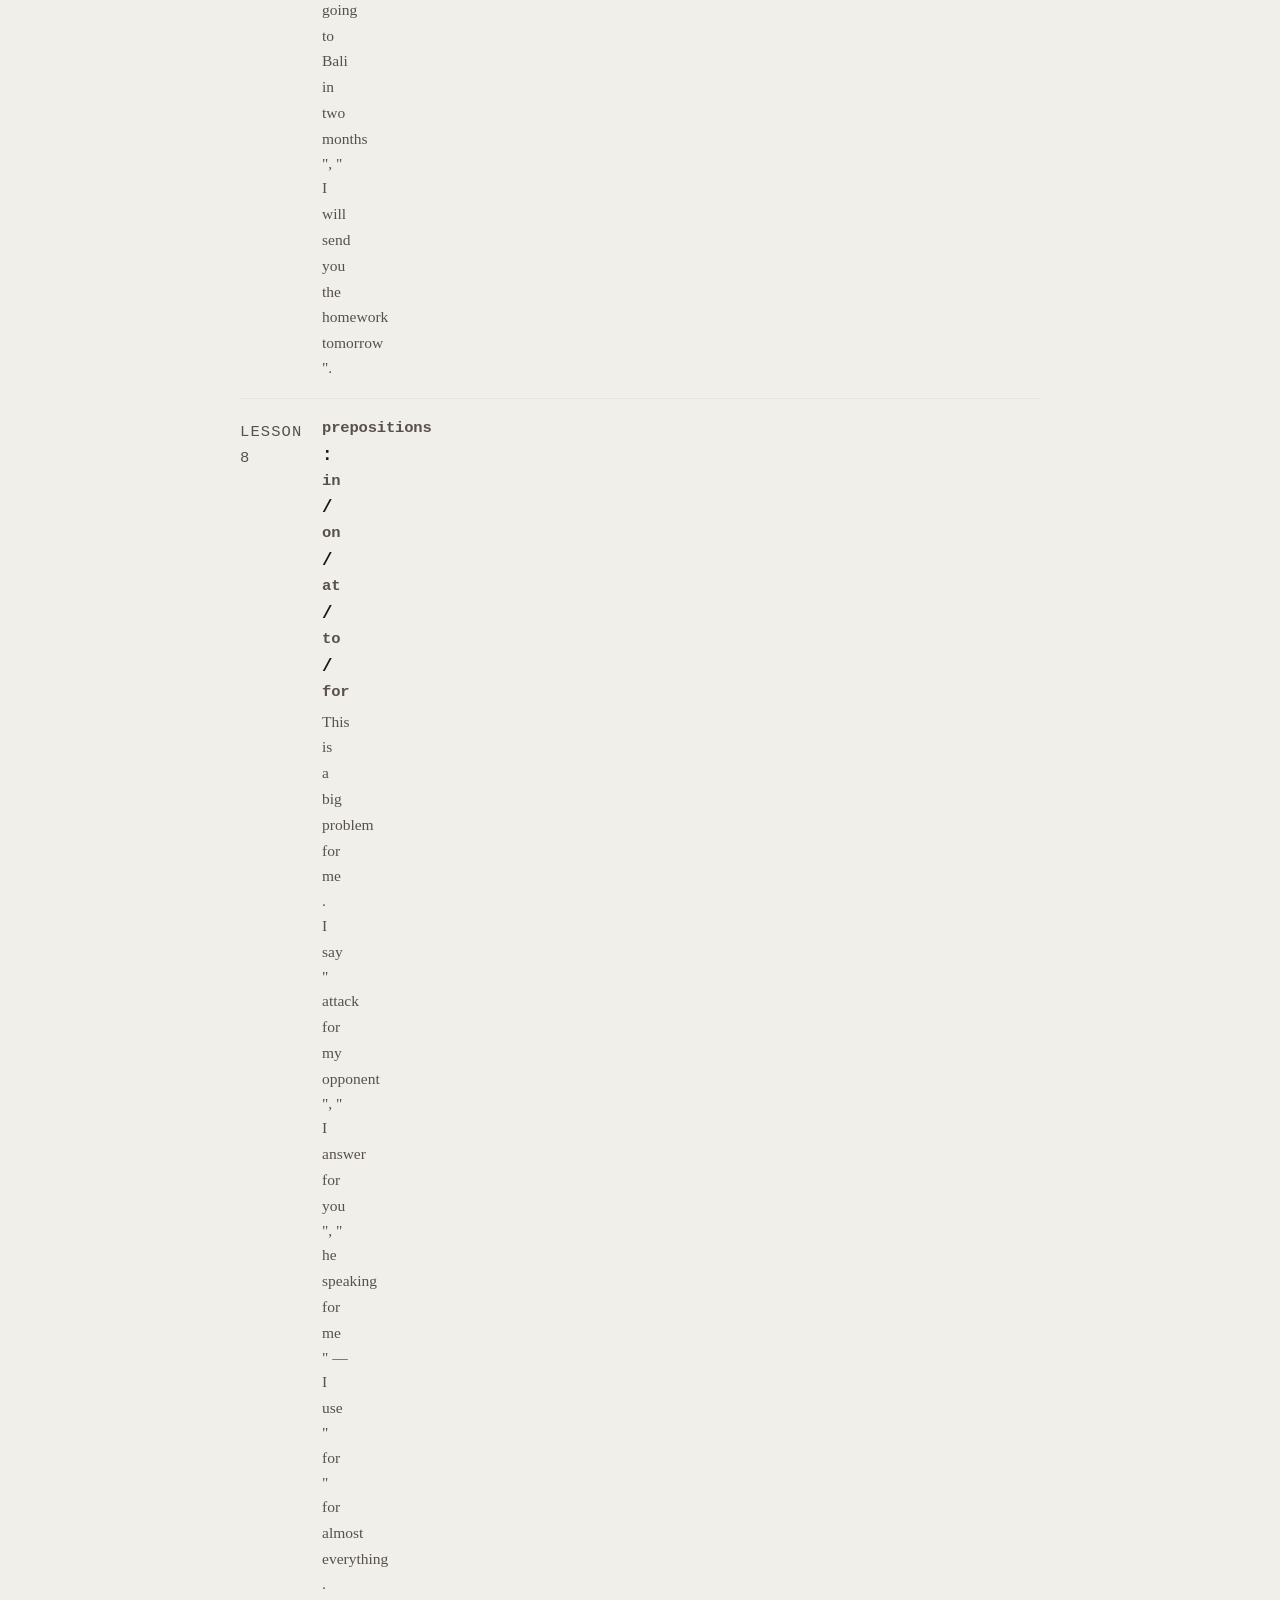
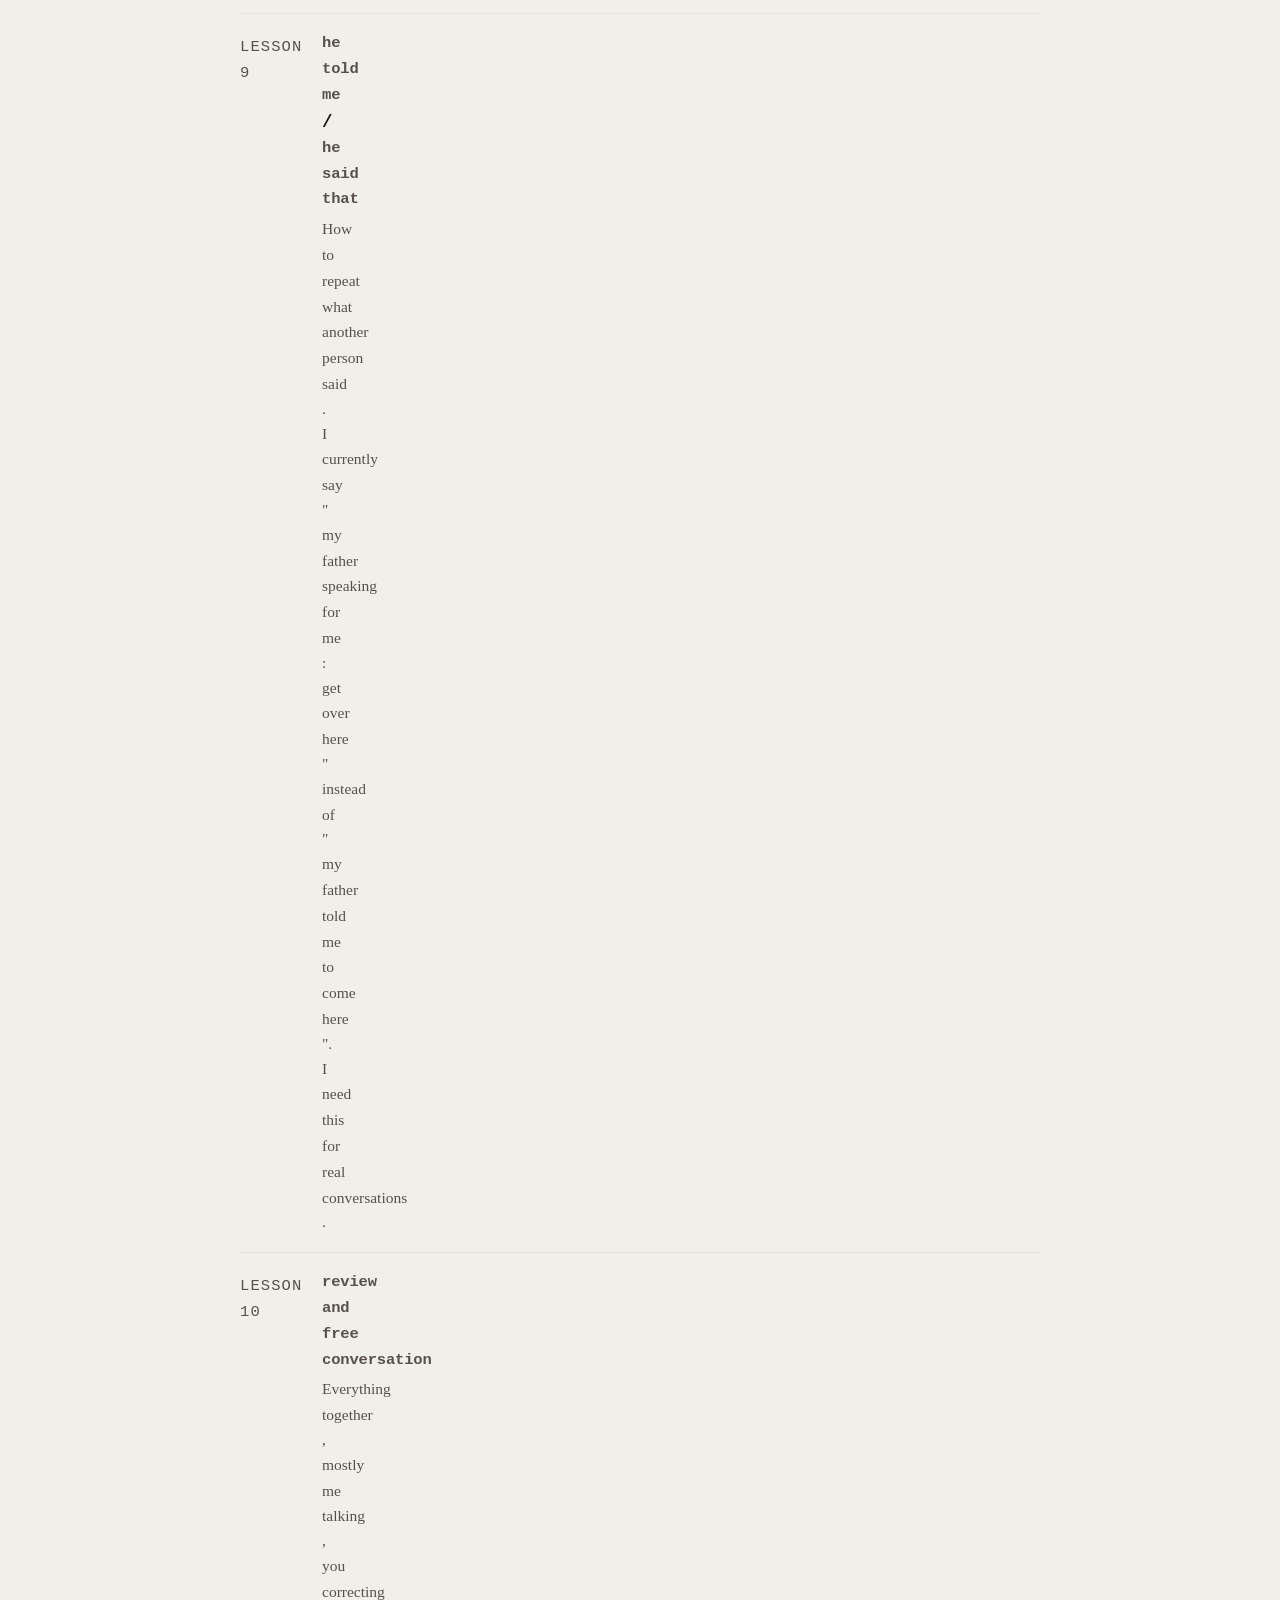
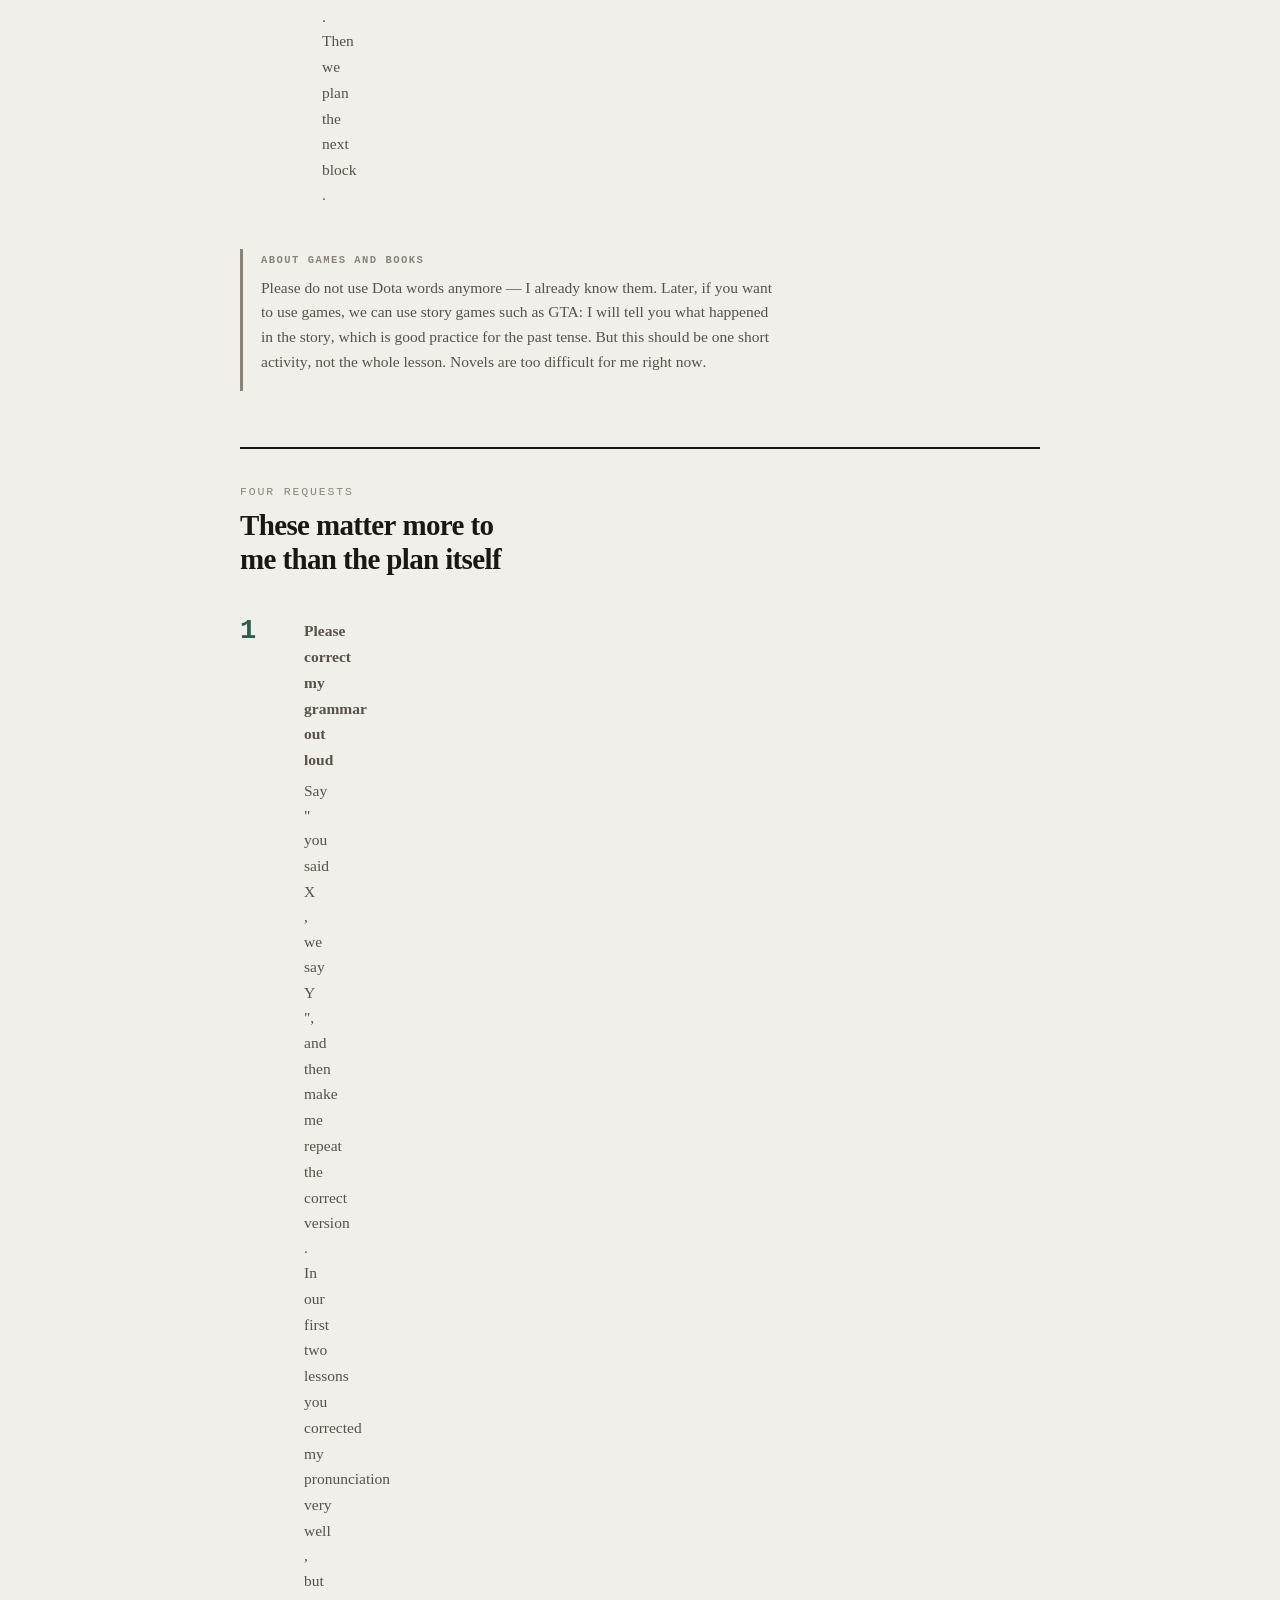
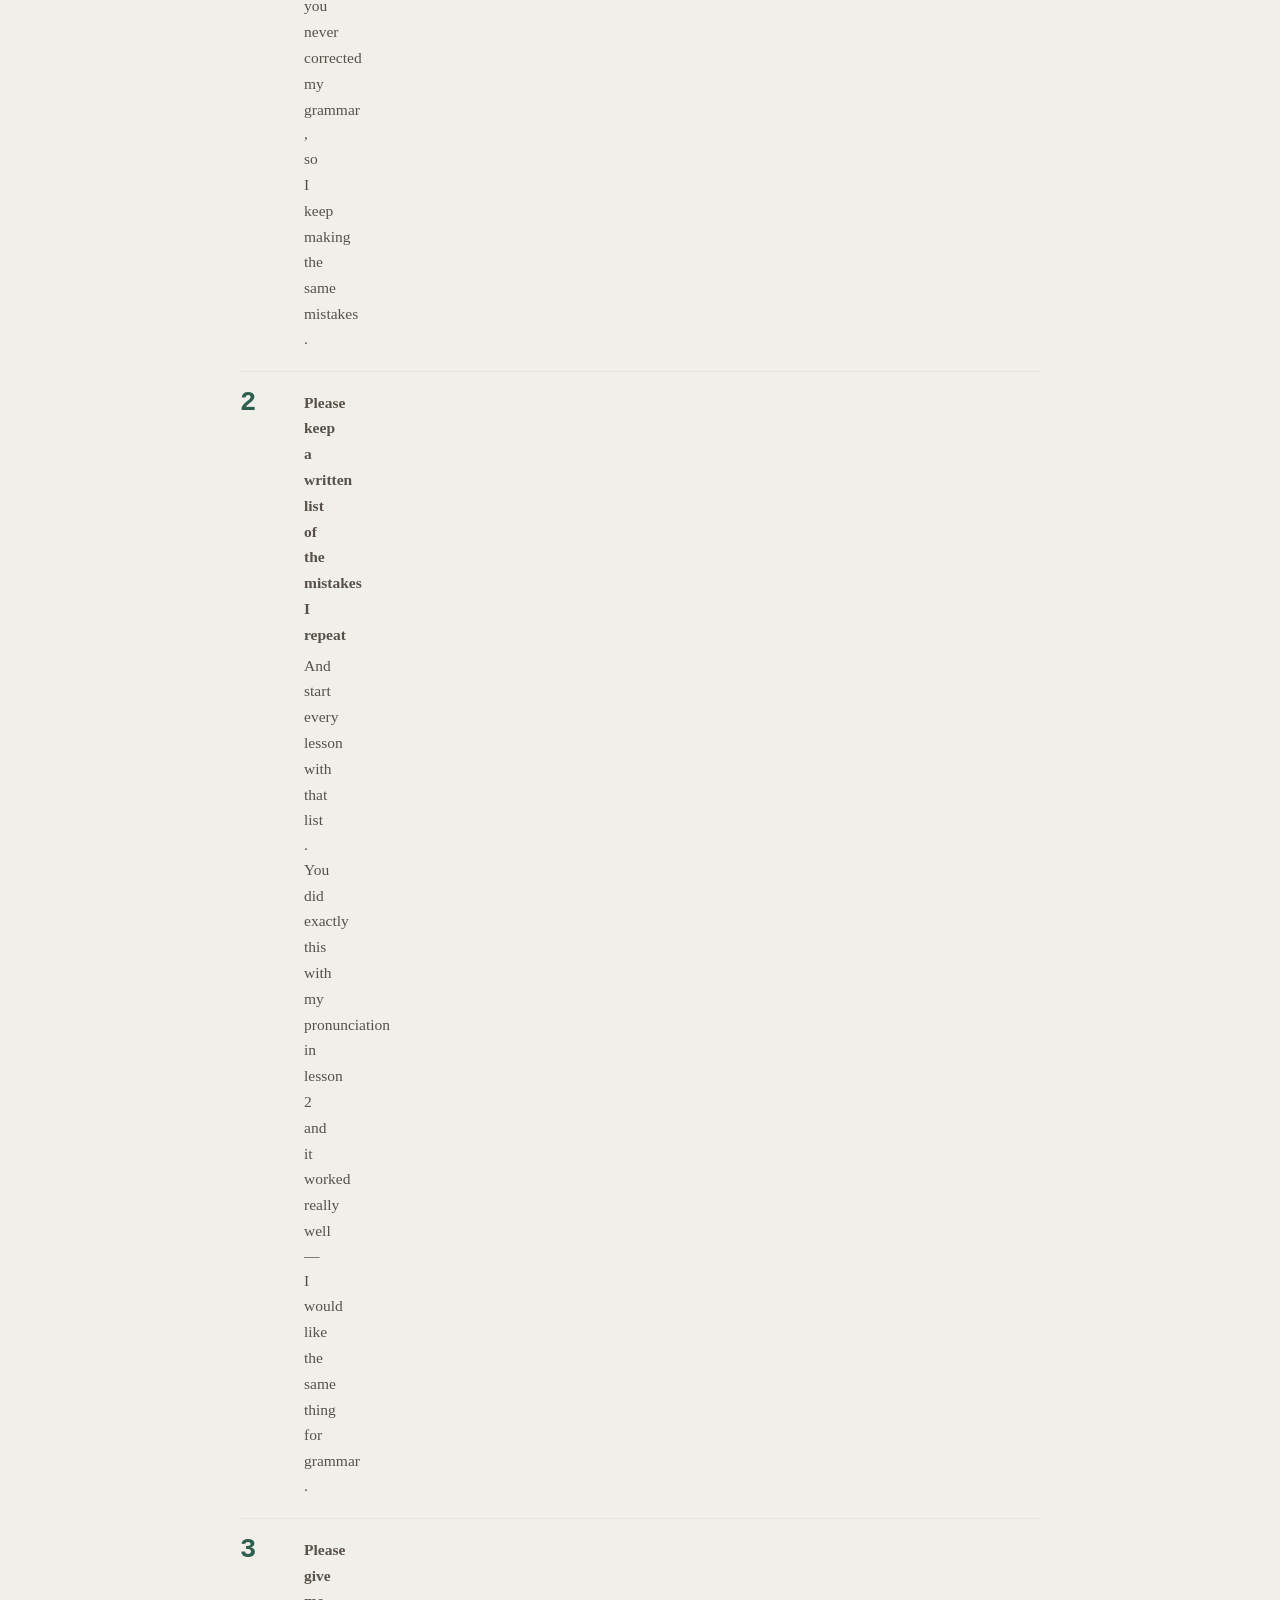
==== commit c78ea4a5: "feat: add mobile Tinder-style English trainer with spaced repetition and clickable words" ====
--- a/index.html
+++ b/index.html
@@ -31,7 +31,11 @@
 li{margin-bottom:.45em}
 a{color:var(--go)}
 .mono{font-family:var(--mono)}
-header{padding:70px 0 0}
+.top-banner{background:var(--go);color:#fff;border-radius:10px;padding:14px 18px;margin:24px 0 0;display:flex;align-items:center;justify-content:space-between;flex-wrap:wrap;gap:12px;text-decoration:none;box-shadow:0 4px 14px rgba(46,94,78,0.25);transition:transform 0.15s ease}
+.top-banner:hover{transform:translateY(-1px)}
+.top-banner-title{font-weight:700;font-size:16px;display:flex;align-items:center;gap:8px}
+.top-banner-sub{font-size:12.5px;opacity:0.9;font-family:var(--mono)}
+header{padding:40px 0 0}
 .kicker{font-family:var(--mono);font-size:11px;letter-spacing:.2em;text-transform:uppercase;color:var(--ink-faint);margin:0 0 22px}
 h1{font-size:clamp(32px,6vw,52px);line-height:1.04;letter-spacing:-.028em;font-weight:700;margin:0 0 20px;text-wrap:balance;max-width:17ch}
 .lede{font-size:19.5px;color:var(--ink-soft);max-width:58ch;margin:0 0 34px}
@@ -116,11 +120,22 @@
 <body>
 <div class="wrap">
 
-<nav class="top-nav" style="padding:18px 0 0;font-family:var(--mono);font-size:12px;letter-spacing:.06em;display:flex;gap:18px;flex-wrap:wrap">
+<nav class="top-nav" style="padding:18px 0 0;font-family:var(--mono);font-size:12px;letter-spacing:.06em;display:flex;gap:18px;align-items:center;flex-wrap:wrap">
+  <a href="trainer.html" style="font-weight:700;color:#fff;background:var(--go);padding:6px 12px;border-radius:6px;text-decoration:none">🔥 Tinder-тренажёр (Свайпы) →</a>
   <a href="index.html" style="font-weight:600;color:var(--go)">← Master Curriculum</a>
-  <a href="homework.html" style="color:var(--ink-faint);text-decoration:none">📝 Rule 6 Homework (20 Nouns)</a>
-  <a href="lesson-4.html" style="font-weight:700;color:var(--no);text-decoration:underline">🎯 Lesson 4 Cockpit (Next Class) →</a>
+  <a href="homework.html" style="color:var(--ink-faint);text-decoration:none">📝 Rule 6 Homework</a>
+  <a href="lesson-4.html" style="font-weight:700;color:var(--no);text-decoration:underline">🎯 Lesson 4 Cockpit →</a>
 </nav>
+
+<a href="trainer.html" class="top-banner">
+  <div class="top-banner-title">
+    <span>🔥</span>
+    <span>Интерактивный Tinder-тренажёр английского</span>
+  </div>
+  <div class="top-banner-sub">
+    Свайп-карточки · Разбор ошибок · Озвучка слов →
+  </div>
+</a>
 
 <div style="background:var(--go-wash);border:1px solid var(--go);padding:14px 18px;margin-top:16px;border-radius:6px;display:flex;justify-content:space-between;align-items:center;font-family:var(--mono);font-size:13px;flex-wrap:wrap;gap:8px">
   <span>🎯 <b>Lesson 4 Cockpit is ready:</b> The Verb TO BE, eliminating "it's" & Life Practice</span>
